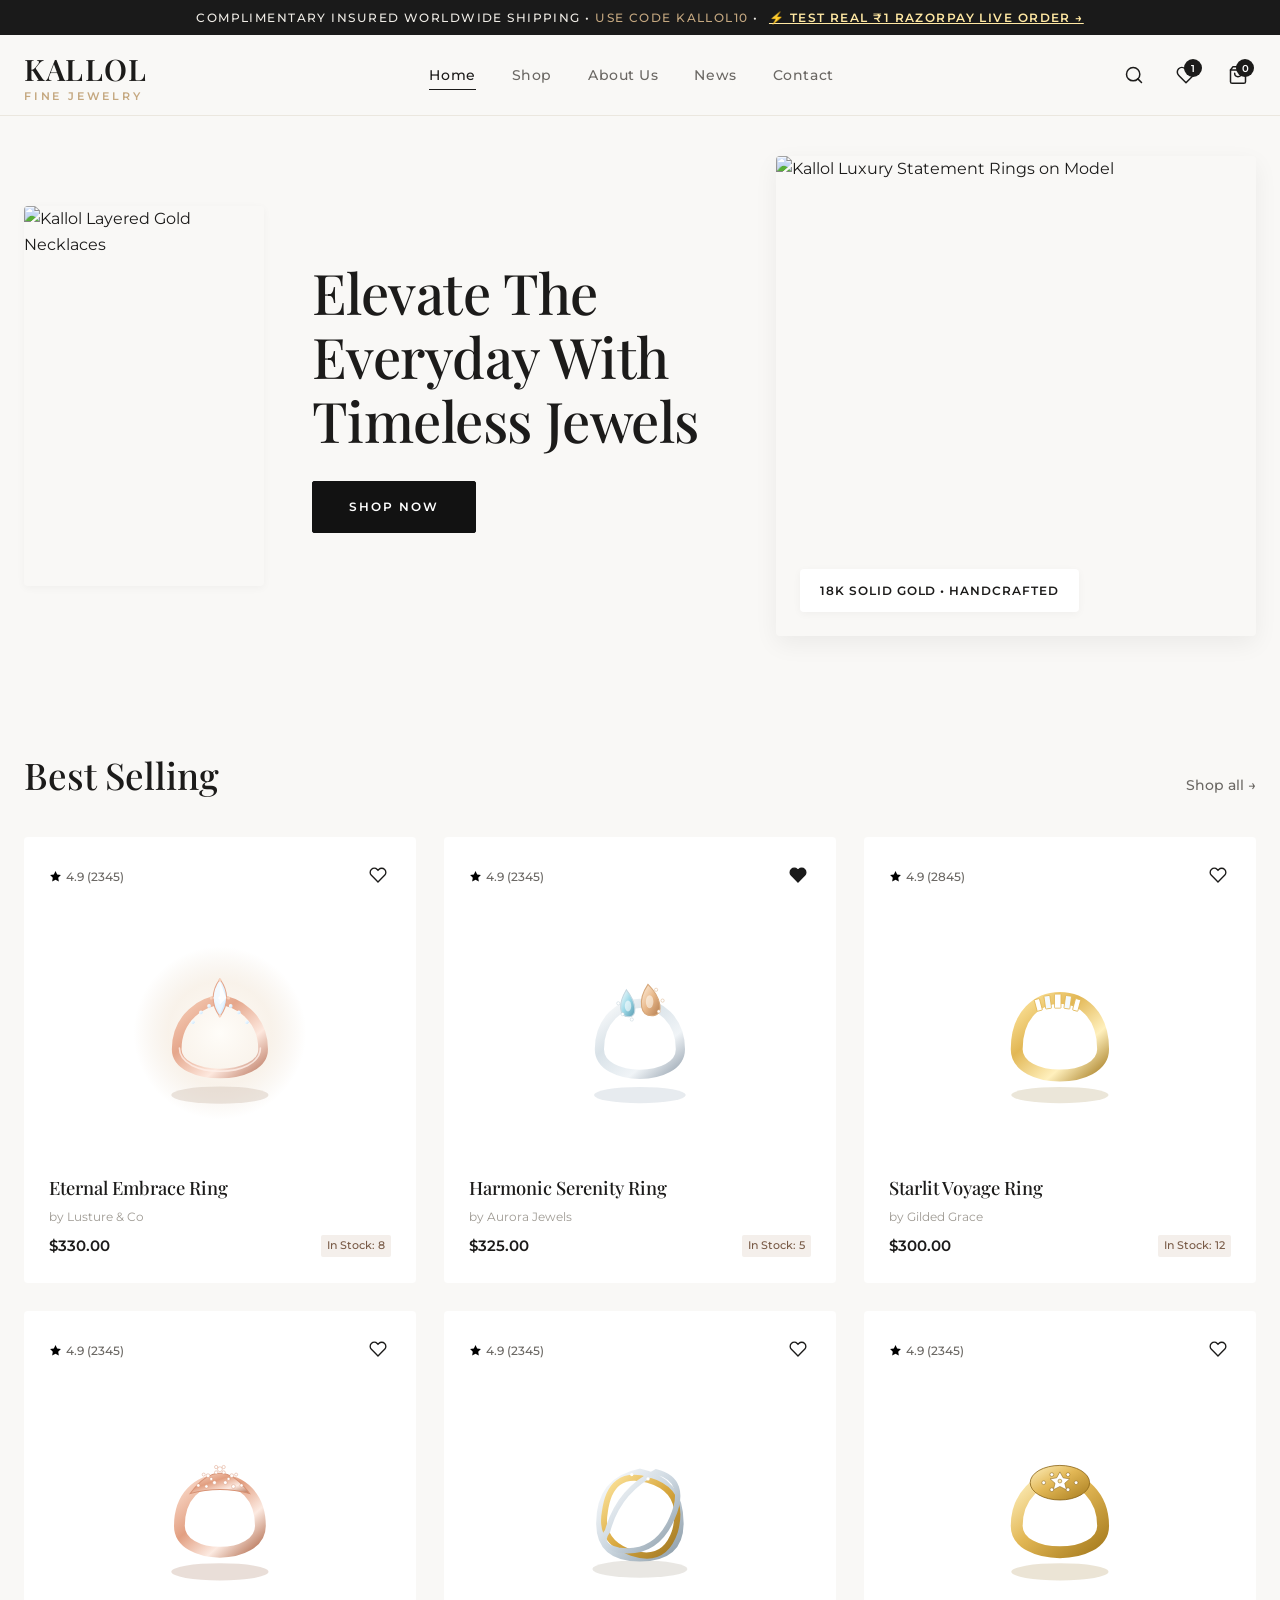
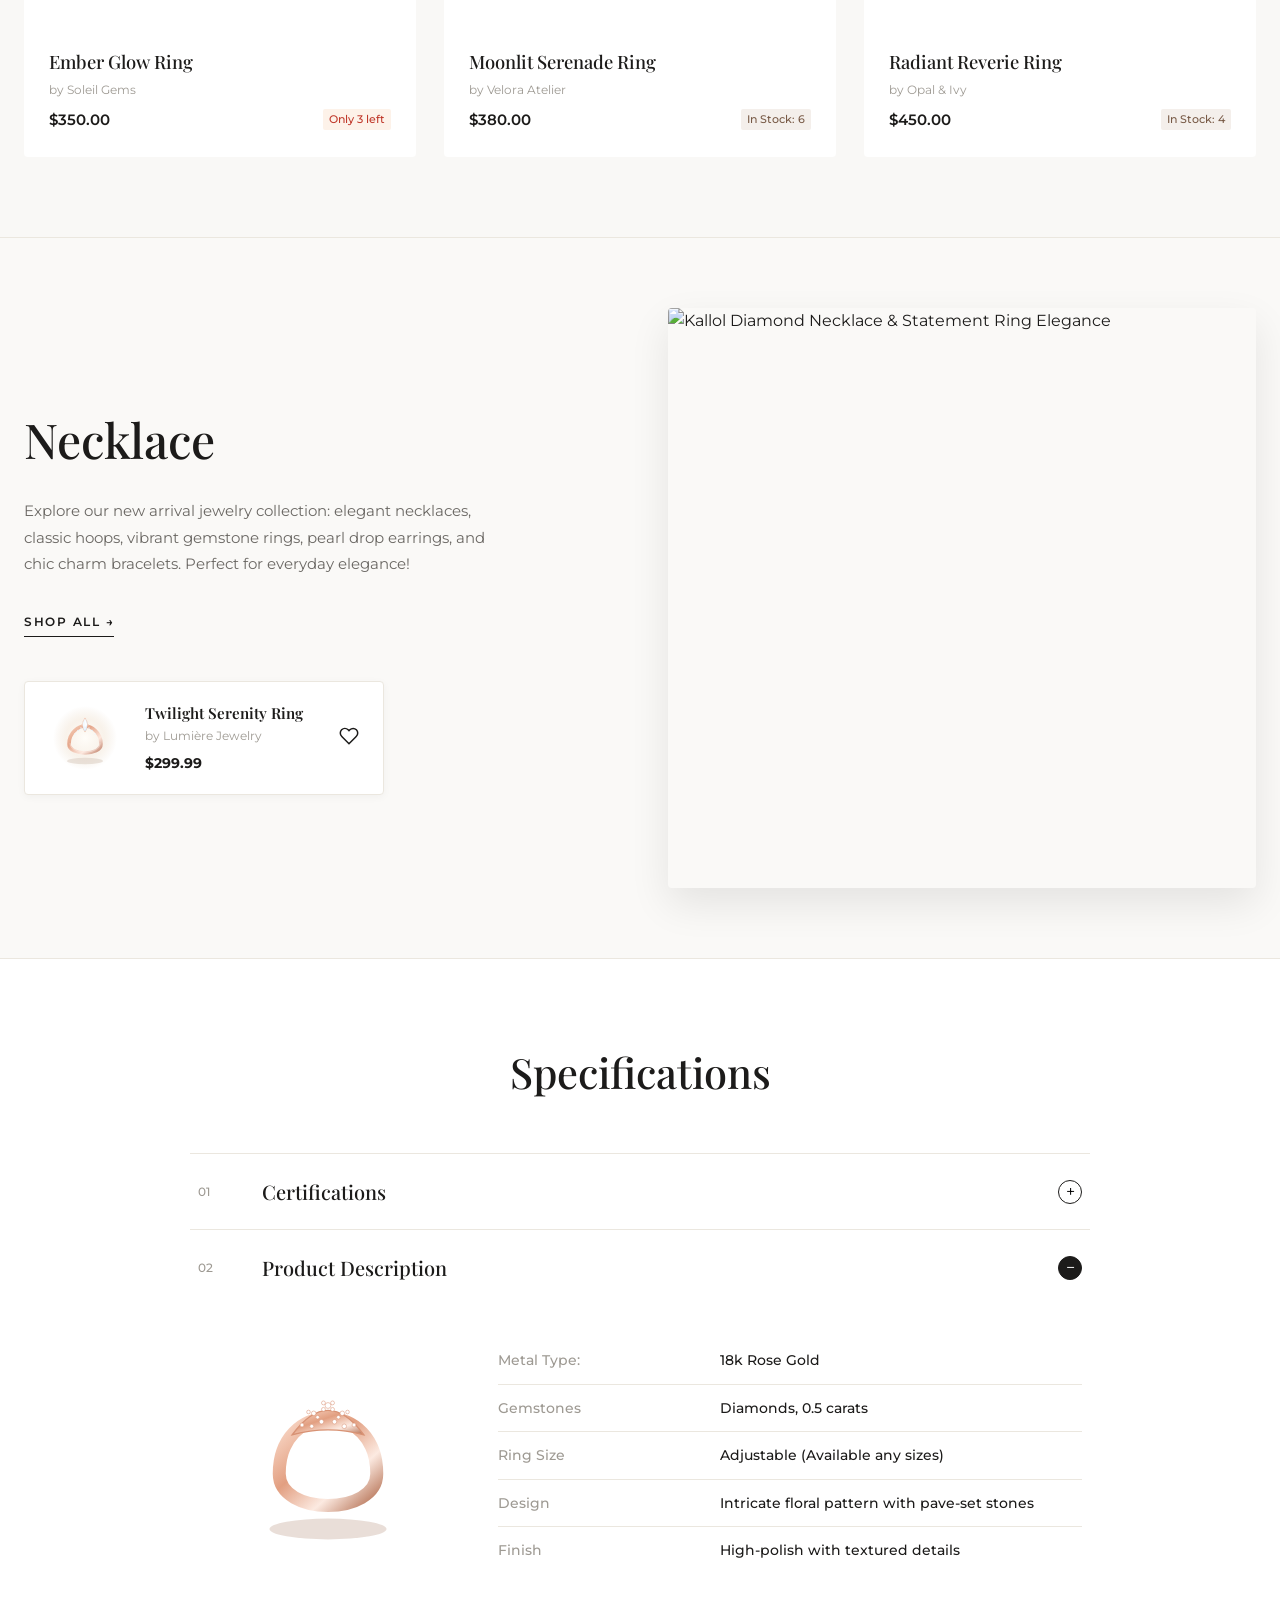
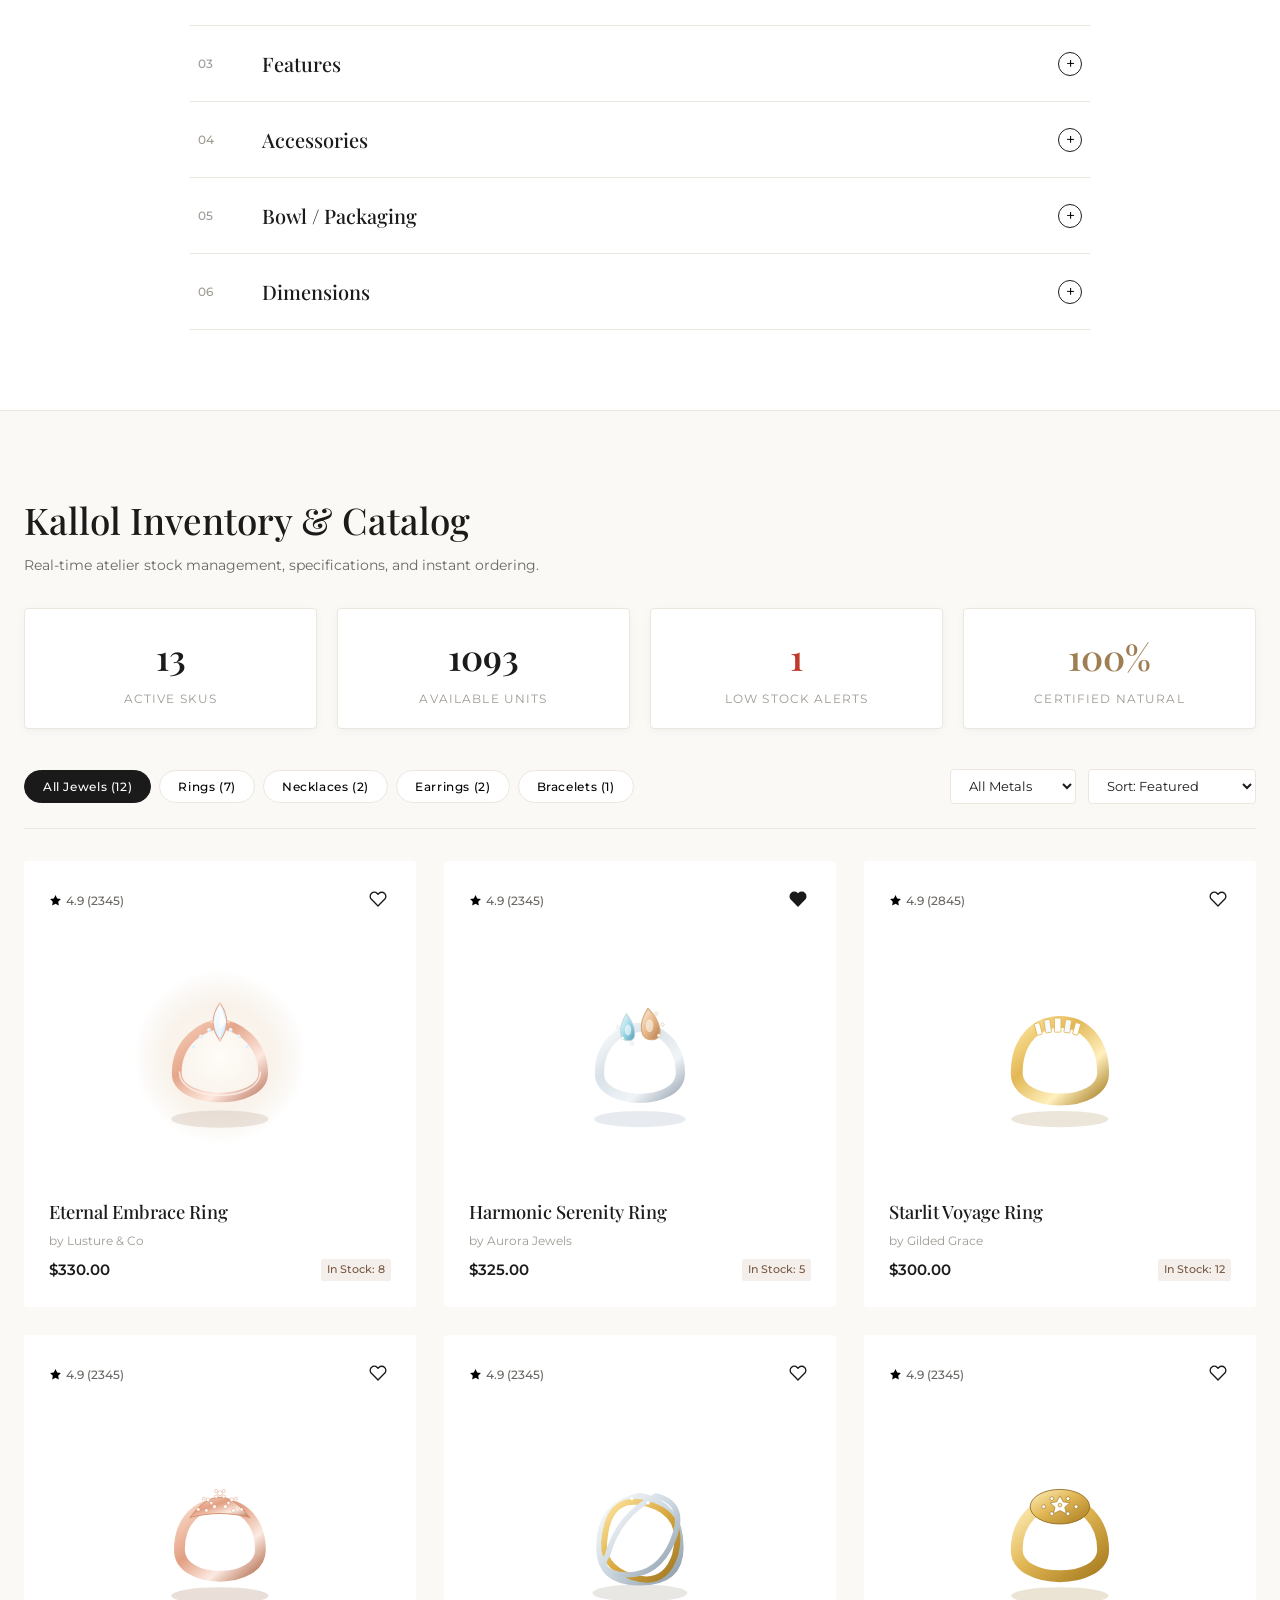
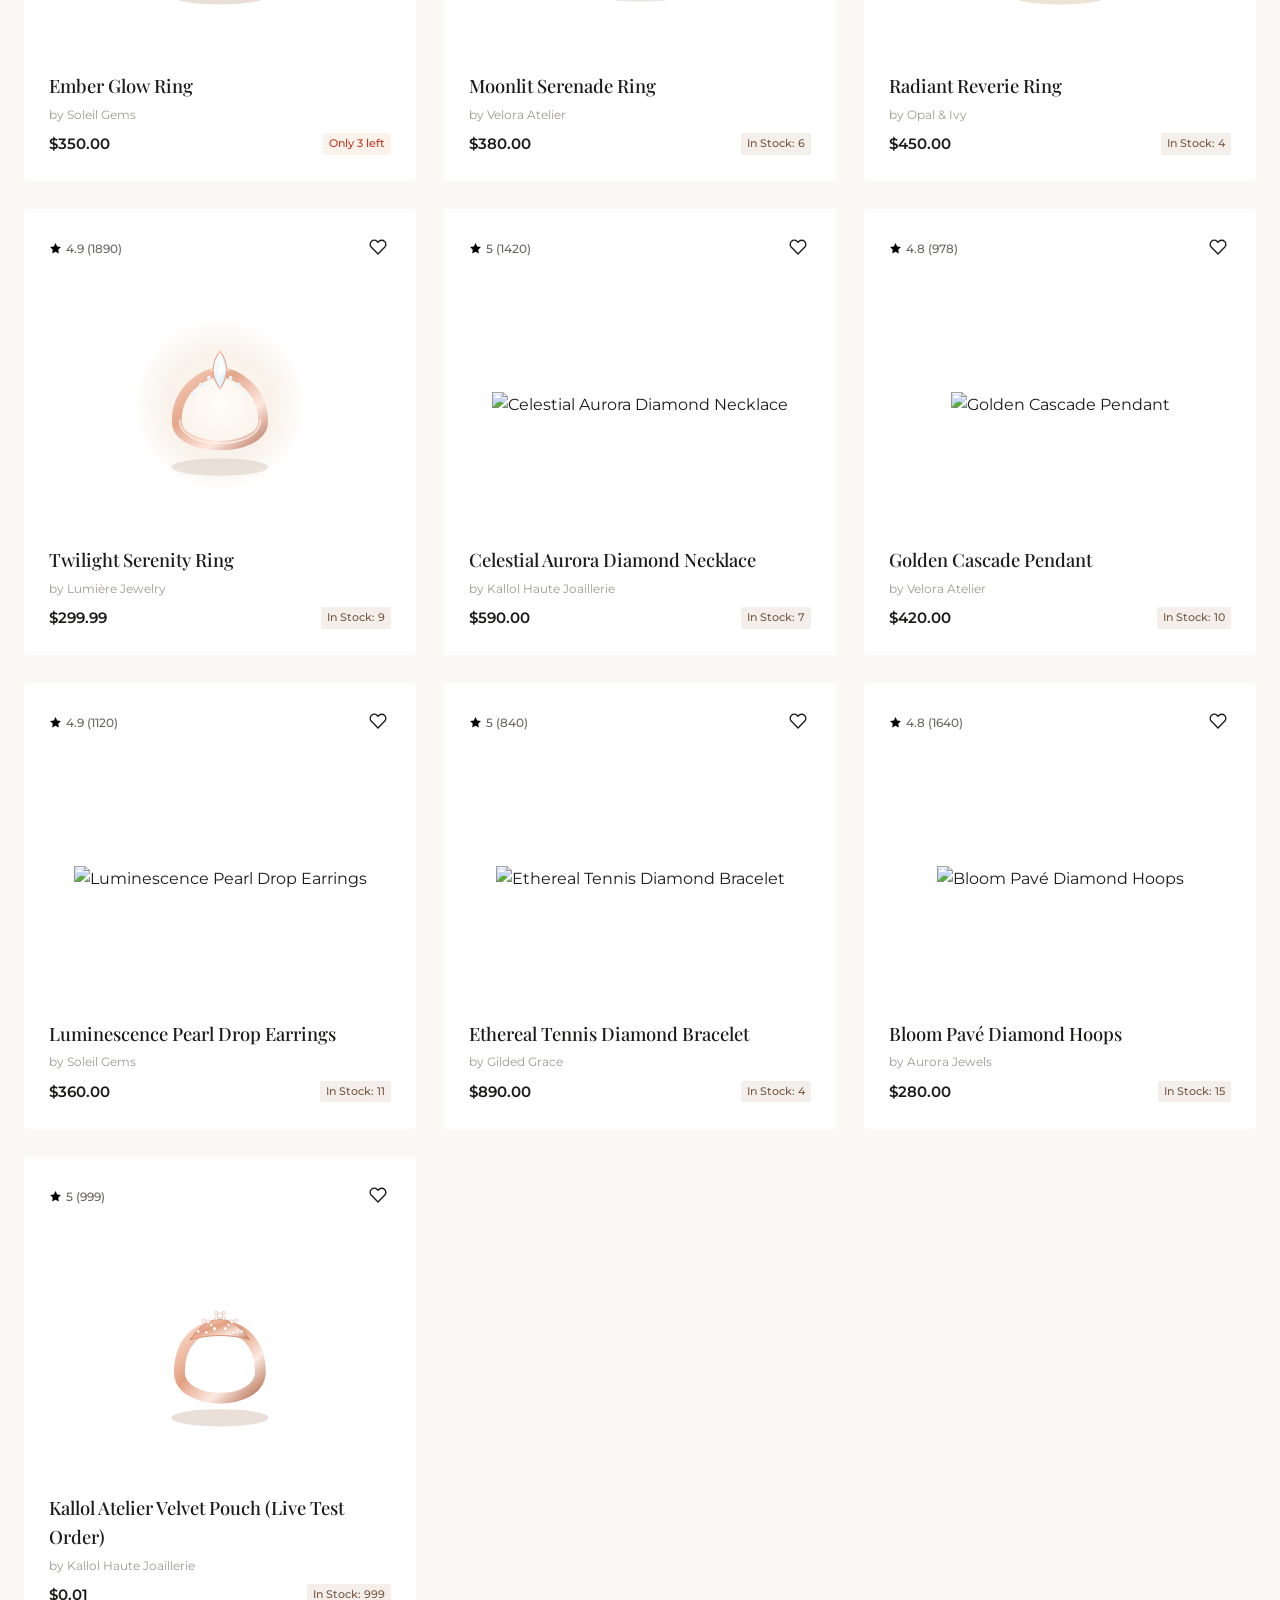
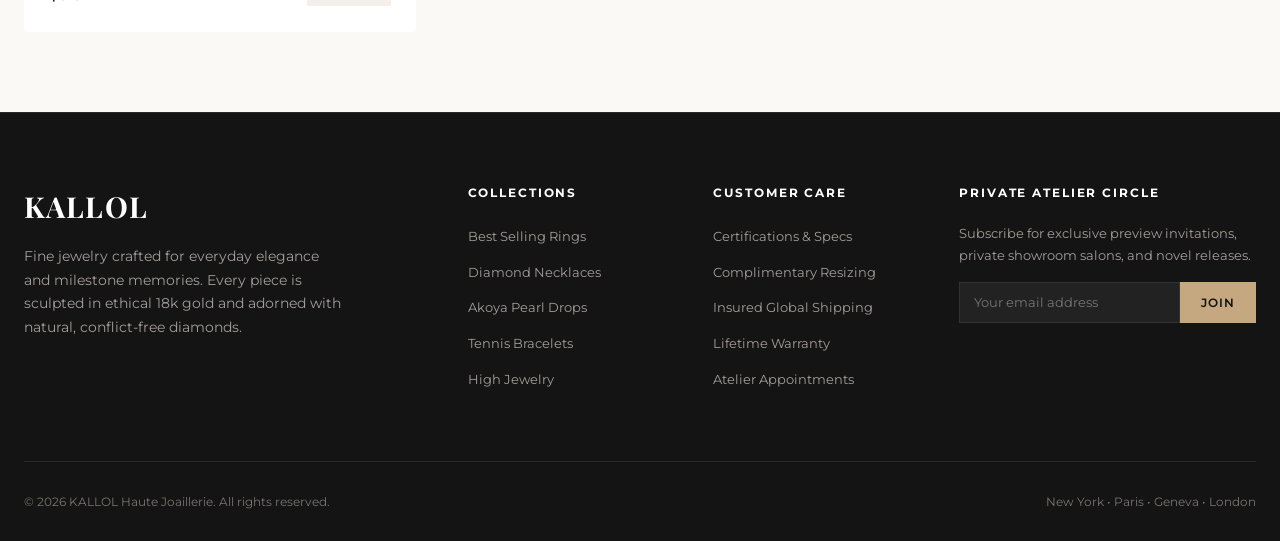
==== index.html @ 584fa7ab "Initial commit: Kallol luxury jewelry multipage website with Razorpay integration" ====
<!DOCTYPE html>
<html lang="en">
<head>
  <meta charset="UTF-8">
  <meta name="viewport" content="width=device-width, initial-scale=1.0">
  <title>KALLOL | Haute Joaillerie & Fine Jewelry</title>
  <meta name="description" content="Elevate the everyday with timeless jewels by Kallol. Explore handcrafted 18k gold rings, necklaces, earrings, and diamonds.">
  <link rel="stylesheet" href="css/style.css">
  <link rel="icon" href="data:image/svg+xml,<svg xmlns='http://www.w3.org/2000/svg' viewBox='0 0 100 100'><text y='.9em' font-size='90'>💎</text></svg>">
</head>
<body>

  <!-- Top Announcement Bar -->
  <div class="top-bar">
    Complimentary Insured Worldwide Shipping &bull; <span>Use code KALLOL10</span> &bull; <a href="checkout.html?buyNowId=kal-test&size=Universal&qty=1" style="color: #FFE8A3; text-decoration: underline; font-weight: 600; margin-left: 6px;">⚡ Test Real ₹1 Razorpay Live Order &rarr;</a>
  </div>

  <!-- Header Navigation -->
  <header class="header">
    <div class="container nav-container">
      <!-- Brand Logo -->
      <a href="#" class="brand-logo">
        KALLOL
        <span>Fine Jewelry</span>
      </a>

      <!-- Navigation Links -->
      <nav>
        <ul class="nav-links">
          <li><a href="index.html" class="active">Home</a></li>
          <li><a href="shop.html">Shop</a></li>
          <li><a href="about.html">About Us</a></li>
          <li><a href="news.html">News</a></li>
          <li><a href="contact.html">Contact</a></li>
        </ul>
      </nav>

      <!-- Nav Actions (Search, Wishlist, Cart) -->
      <div class="nav-actions">
        <!-- Search Trigger -->
        <button class="icon-btn" id="open-search-btn" title="Search Inventory" aria-label="Search">
          <svg width="20" height="20" viewBox="0 0 24 24" fill="none" stroke="currentColor" stroke-width="1.8" stroke-linecap="round" stroke-linejoin="round">
            <circle cx="11" cy="11" r="8"></circle>
            <line x1="21" y1="21" x2="16.65" y2="16.65"></line>
          </svg>
        </button>

        <!-- Wishlist Trigger -->
        <button class="icon-btn" id="open-wishlist-btn" title="Saved Jewels" aria-label="Wishlist">
          <svg width="20" height="20" viewBox="0 0 24 24" fill="none" stroke="currentColor" stroke-width="1.8" stroke-linecap="round" stroke-linejoin="round">
            <path d="M20.84 4.61a5.5 5.5 0 0 0-7.78 0L12 5.67l-1.06-1.06a5.5 5.5 0 0 0-7.78 7.78l1.06 1.06L12 21.23l7.78-7.78 1.06-1.06a5.5 5.5 0 0 0 0-7.78z"></path>
          </svg>
          <span class="badge-count" id="wishlist-badge">1</span>
        </button>

        <!-- Cart Trigger -->
        <button class="icon-btn" id="open-cart-btn" title="Shopping Bag" aria-label="Shopping Bag">
          <svg width="20" height="20" viewBox="0 0 24 24" fill="none" stroke="currentColor" stroke-width="1.8" stroke-linecap="round" stroke-linejoin="round">
            <path d="M6 2L3 6v14a2 2 0 0 0 2 2h14a2 2 0 0 0 2-2V6l-3-4z"></path>
            <line x1="3" y1="6" x2="21" y2="6"></line>
            <path d="M16 10a4 4 0 0 1-8 0"></path>
          </svg>
          <span class="badge-count" id="cart-badge">0</span>
        </button>

        <!-- Mobile Menu Trigger -->
        <button class="icon-btn mobile-menu-btn" id="mobile-toggle" aria-label="Toggle Menu">
          <svg width="22" height="22" viewBox="0 0 24 24" fill="none" stroke="currentColor" stroke-width="2">
            <line x1="3" y1="12" x2="21" y2="12"></line>
            <line x1="3" y1="6" x2="21" y2="6"></line>
            <line x1="3" y1="18" x2="21" y2="18"></line>
          </svg>
        </button>
      </div>
    </div>
  </header>

  <!-- ========================================================
       HERO SECTION - Strictly modeled after template
       ======================================================== -->
  <section class="hero-section">
    <div class="container">
      <div class="hero-grid">
        <!-- Left Thumbnail Column -->
        <div class="hero-thumb-col">
          <img src="https://images.unsplash.com/photo-1599643478518-a784e5dc4c8f?auto=format&fit=crop&w=600&q=80" 
               alt="Kallol Layered Gold Necklaces" 
               loading="lazy">
        </div>

        <!-- Center Typography & Call to Action -->
        <div class="hero-content">
          <h1 class="hero-title serif">
            Elevate The Everyday With Timeless Jewels
          </h1>
          <a href="#shop" class="hero-btn">SHOP NOW</a>
        </div>

        <!-- Right Model Photography Column -->
        <div class="hero-model-col">
          <img src="https://images.unsplash.com/photo-1605100804763-247f67b3557e?auto=format&fit=crop&w=1000&q=80" 
               alt="Kallol Luxury Statement Rings on Model" 
               loading="lazy">
          <div class="hero-floating-badge">
            18k Solid Gold &bull; Handcrafted
          </div>
        </div>
      </div>
    </div>
  </section>

  <!-- ========================================================
       BEST SELLING SECTION - Strictly modeled after template
       ======================================================== -->
  <section class="products-section" id="shop">
    <div class="container">
      <div class="section-header">
        <h2 class="section-title serif">Best Selling</h2>
        <a href="#inventory-hub" class="view-all-link">Shop all &rarr;</a>
      </div>

      <!-- 6 Grid Product Cards -->
      <div class="products-grid" id="best-selling-grid">
        <!-- Rendered dynamically via app.js -->
      </div>
    </div>
  </section>

  <!-- ========================================================
       EDITORIAL SPOTLIGHT SECTION ("Necklace" - Template Top Right)
       ======================================================== -->
  <section class="editorial-showcase-section" id="necklace-showcase">
    <div class="container">
      <div class="showcase-grid">
        <!-- Left Editorial Copy & Featured Card -->
        <div class="necklace-content-col">
          <h2 class="necklace-category-heading serif">Necklace</h2>
          <p class="necklace-editorial-p">
            Explore our new arrival jewelry collection: elegant necklaces, classic hoops, vibrant gemstone rings, pearl drop earrings, and chic charm bracelets. Perfect for everyday elegance!
          </p>
          <a href="#inventory-hub" class="shop-all-arrow-btn">
            SHOP ALL &rarr;
          </a>

          <!-- Featured Mini Card (Twilight Serenity Ring) -->
          <div class="spotlight-mini-card" onclick="window.location.href='product.html?id=kal-007'" style="cursor: pointer;">
            <div class="spotlight-mini-thumb" id="spotlight-thumb-wrap">
              <!-- SVG / Image inserted here -->
            </div>
            <div class="spotlight-mini-details">
              <h4 class="spotlight-mini-title">Twilight Serenity Ring</h4>
              <p class="spotlight-mini-by">by Lumi&egrave;re Jewelry</p>
              <div class="spotlight-mini-price">$299.99</div>
            </div>
            <button class="spotlight-wishlist wishlist-toggle" data-id="kal-007" title="Add to Wishlist" onclick="event.stopPropagation();">
              <svg width="20" height="20" viewBox="0 0 24 24" fill="none" stroke="currentColor" stroke-width="1.8">
                <path d="M20.84 4.61a5.5 5.5 0 0 0-7.78 0L12 5.67l-1.06-1.06a5.5 5.5 0 0 0-7.78 7.78l1.06 1.06L12 21.23l7.78-7.78 1.06-1.06a5.5 5.5 0 0 0 0-7.78z"></path>
              </svg>
            </button>
          </div>
        </div>

        <!-- Right Large Editorial Image -->
        <div class="necklace-image-col">
          <img src="https://images.unsplash.com/photo-1515562141207-7a88fb7ce338?auto=format&fit=crop&w=1200&q=80" 
               alt="Kallol Diamond Necklace & Statement Ring Elegance" 
               loading="lazy">
        </div>
      </div>
    </div>
  </section>

  <!-- ========================================================
       SPECIFICATIONS ACCORDION SECTION (Template Bottom Right)
       ======================================================== -->
  <section class="specifications-section" id="specifications">
    <div class="container">
      <h2 class="spec-title-center serif">Specifications</h2>

      <div class="accordion-container">
        <!-- 01 Certifications -->
        <div class="accordion-item" data-accordion="1">
          <button class="accordion-header">
            <div class="accordion-num-title">
              <span class="acc-num">01</span>
              <span class="acc-title">Certifications</span>
            </div>
            <span class="acc-icon">+</span>
          </button>
          <div class="accordion-body">
            <div class="simple-accordion-content">
              Each Kallol fine jewelry creation comes with an internationally verified Certificate of Authenticity. Our diamonds and gemstones are certified by the Gemological Institute of America (GIA), International Gemological Institute (IGI), or European Gemological Laboratory (EGL), guaranteeing conflict-free origin, certified 4Cs metrics, and pure 18k solid gold assays.
            </div>
          </div>
        </div>

        <!-- 02 Product Description (EXPANDED BY DEFAULT AS IN TEMPLATE) -->
        <div class="accordion-item active" data-accordion="2">
          <button class="accordion-header">
            <div class="accordion-num-title">
              <span class="acc-num">02</span>
              <span class="acc-title">Product Description</span>
            </div>
            <span class="acc-icon">&minus;</span>
          </button>
          <div class="accordion-body">
            <div class="specs-expanded-layout">
              <!-- Left Ring Preview -->
              <div class="specs-preview-col" id="spec-product-img-box" onclick="window.location.href='product.html?id=kal-004'" style="cursor: pointer;" title="Click to View Full Specifications">
                <!-- SVG / Image inserted by app.js -->
              </div>
              <!-- Right Detailed Specs Table -->
              <div class="specs-table-col">
                <table class="specs-table">
                  <tbody>
                    <tr>
                      <td class="spec-key">Metal Type:</td>
                      <td class="spec-val">18k Rose Gold</td>
                    </tr>
                    <tr>
                      <td class="spec-key">Gemstones</td>
                      <td class="spec-val">Diamonds, 0.5 carats</td>
                    </tr>
                    <tr>
                      <td class="spec-key">Ring Size</td>
                      <td class="spec-val">Adjustable (Available any sizes)</td>
                    </tr>
                    <tr>
                      <td class="spec-key">Design</td>
                      <td class="spec-val">Intricate floral pattern with pave-set stones</td>
                    </tr>
                    <tr>
                      <td class="spec-key">Finish</td>
                      <td class="spec-val">High-polish with textured details</td>
                    </tr>
                  </tbody>
                </table>
              </div>
            </div>
          </div>
        </div>

        <!-- 03 Features -->
        <div class="accordion-item" data-accordion="3">
          <button class="accordion-header">
            <div class="accordion-num-title">
              <span class="acc-num">03</span>
              <span class="acc-title">Features</span>
            </div>
            <span class="acc-icon">+</span>
          </button>
          <div class="accordion-body">
            <div class="simple-accordion-content">
              &bull; Ergonomically curved comfort-fit inner shank designed for continuous everyday wear.<br>
              &bull; Four-prong micro-pave crown providing maximum light refraction and diamond brilliance.<br>
              &bull; Hypoallergenic, nickel-free 18k gold formulation safe for sensitive skin.<br>
              &bull; Hand-set by master goldsmiths with over 20 years of bespoke atelier experience.
            </div>
          </div>
        </div>

        <!-- 04 Accessories -->
        <div class="accordion-item" data-accordion="4">
          <button class="accordion-header">
            <div class="accordion-num-title">
              <span class="acc-num">04</span>
              <span class="acc-title">Accessories</span>
            </div>
            <span class="acc-icon">+</span>
          </button>
          <div class="accordion-body">
            <div class="simple-accordion-content">
              Includes an ultra-fine microfiber jewelry polishing cloth, a precision ring sizer tool, a protective velvet travel pouch, and an embossed authenticity registry card with QR verification.
            </div>
          </div>
        </div>

        <!-- 05 Bowl / Packaging -->
        <div class="accordion-item" data-accordion="5">
          <button class="accordion-header">
            <div class="accordion-num-title">
              <span class="acc-num">05</span>
              <span class="acc-title">Bowl / Packaging</span>
            </div>
            <span class="acc-icon">+</span>
          </button>
          <div class="accordion-body">
            <div class="simple-accordion-content">
              Packaged in Kallol's signature emerald & gold lacquered jewel box, nestled in bespoke crushed cream velvet. Includes luxury wax-sealed ribbon gifting packaging suitable for proposals and milestone anniversaries.
            </div>
          </div>
        </div>

        <!-- 06 Dimensions -->
        <div class="accordion-item" data-accordion="6">
          <button class="accordion-header">
            <div class="accordion-num-title">
              <span class="acc-num">06</span>
              <span class="acc-title">Dimensions</span>
            </div>
            <span class="acc-icon">+</span>
          </button>
          <div class="accordion-body">
            <div class="simple-accordion-content">
              Crown Width: 14mm &bull; Band Taper: 2.5mm to 1.8mm &bull; Weight: 4.8 grams &bull; Center Stone Height: 4.2mm.
            </div>
          </div>
        </div>
      </div>
    </div>
  </section>

  <!-- ========================================================
       LIVE INVENTORY HUB & FULL CATALOG
       ======================================================== -->
  <section class="inventory-hub-section" id="inventory-hub">
    <div class="container">
      <div class="section-header">
        <div>
          <h2 class="section-title serif">Kallol Inventory & Catalog</h2>
          <p style="font-size: 0.88rem; color: var(--text-secondary); margin-top: 4px;">
            Real-time atelier stock management, specifications, and instant ordering.
          </p>
        </div>
      </div>

      <!-- Inventory Metrics Bar -->
      <div class="inventory-stats-bar">
        <div class="stat-box">
          <div class="stat-num" id="total-skus">12</div>
          <div class="stat-label">Active SKUs</div>
        </div>
        <div class="stat-box">
          <div class="stat-num" id="total-units">84</div>
          <div class="stat-label">Available Units</div>
        </div>
        <div class="stat-box">
          <div class="stat-num" id="low-stock-count" style="color: #C0392B;">3</div>
          <div class="stat-label">Low Stock Alerts</div>
        </div>
        <div class="stat-box">
          <div class="stat-num" style="color: var(--accent-gold-dark);">100%</div>
          <div class="stat-label">Certified Natural</div>
        </div>
      </div>

      <!-- Inventory Filter & Sort Controls -->
      <div class="inventory-controls">
        <div class="category-pills" id="category-filter-pills">
          <button class="cat-pill active" data-cat="all">All Jewels (12)</button>
          <button class="cat-pill" data-cat="Rings">Rings (7)</button>
          <button class="cat-pill" data-cat="Necklaces">Necklaces (2)</button>
          <button class="cat-pill" data-cat="Earrings">Earrings (2)</button>
          <button class="cat-pill" data-cat="Bracelets">Bracelets (1)</button>
        </div>

        <div class="filter-sort-controls">
          <select id="metal-filter" class="filter-select">
            <option value="all">All Metals</option>
            <option value="Rose Gold">Rose Gold</option>
            <option value="Yellow Gold">Yellow Gold</option>
            <option value="White Gold">White Gold</option>
          </select>

          <select id="sort-select" class="filter-select">
            <option value="featured">Sort: Featured</option>
            <option value="price-low">Price: Low to High</option>
            <option value="price-high">Price: High to Low</option>
            <option value="stock">Stock Available</option>
          </select>
        </div>
      </div>

      <!-- Inventory Grid -->
      <div class="products-grid" id="inventory-grid">
        <!-- Rendered dynamically -->
      </div>
    </div>
  </section>

  <!-- ========================================================
       SLIDE-OUT SHOPPING BAG (CART) DRAWER
       ======================================================== -->
  <div class="drawer-overlay" id="cart-drawer-overlay">
    <div class="drawer-panel" id="cart-drawer">
      <div class="drawer-header">
        <h3 class="drawer-title">Shopping Bag (<span id="cart-drawer-count">0</span>)</h3>
        <button class="drawer-close" id="close-cart-btn" aria-label="Close Bag">&times;</button>
      </div>

      <div class="drawer-body" id="cart-items-container">
        <!-- Populated via JS -->
      </div>

      <div class="drawer-footer" id="cart-drawer-footer">
        <!-- Coupon input -->
        <div class="coupon-row">
          <input type="text" id="coupon-input" class="coupon-input" placeholder="Promo code (e.g. KALLOL10)">
          <button class="coupon-btn" id="apply-coupon-btn">Apply</button>
        </div>

        <div class="drawer-subtotal-row">
          <span>Subtotal</span>
          <span id="cart-subtotal">$0.00</span>
        </div>
        <div class="drawer-subtotal-row" id="discount-row" style="display: none; color: #27AE60;">
          <span>Special Offer (10% Off)</span>
          <span id="cart-discount">-$0.00</span>
        </div>
        <div class="drawer-subtotal-row">
          <span>Insured Express Shipping</span>
          <span style="color: var(--accent-gold-dark); font-weight: 600;">Complimentary</span>
        </div>
        <div class="drawer-subtotal-row total">
          <span>Estimated Total</span>
          <span id="cart-total">$0.00</span>
        </div>

        <button class="checkout-btn" id="checkout-trigger-btn">Proceed to Secure Checkout</button>
      </div>
    </div>
  </div>

  <!-- ========================================================
       SLIDE-OUT WISHLIST DRAWER
       ======================================================== -->
  <div class="drawer-overlay" id="wishlist-drawer-overlay">
    <div class="drawer-panel" id="wishlist-drawer">
      <div class="drawer-header">
        <h3 class="drawer-title">Wishlist (<span id="wishlist-drawer-count">0</span>)</h3>
        <button class="drawer-close" id="close-wishlist-btn" aria-label="Close Wishlist">&times;</button>
      </div>

      <div class="drawer-body" id="wishlist-items-container">
        <!-- Populated via JS -->
      </div>
    </div>
  </div>

  <!-- ========================================================
       PRODUCT DETAIL / QUICK VIEW MODAL
       ======================================================== -->
  <div class="modal-overlay" id="product-modal-overlay">
    <div class="modal-dialog">
      <button class="modal-close-btn" id="close-product-modal" aria-label="Close Modal">&times;</button>
      <div class="modal-grid">
        <div class="modal-gallery" id="modal-gallery-box">
          <!-- Image/SVG rendered -->
        </div>
        <div class="modal-content">
          <div class="modal-vendor" id="modal-vendor">by Lusture & Co</div>
          <h2 class="modal-title serif" id="modal-title">Eternal Embrace Ring</h2>
          <div class="modal-rating-row">
            <span id="modal-rating">&starf; 4.9 (2,345 reviews)</span> &bull; 
            <span id="modal-stock-status" class="stock-tag">In Stock (8 available)</span>
          </div>
          <div class="modal-price" id="modal-price">$330.00</div>
          <p class="modal-desc" id="modal-desc">
            A delicate 18k rose gold band with a brilliant marquise diamond solitaire embracing timeless beauty.
          </p>

          <span class="modal-option-label">Select Ring Size:</span>
          <div class="size-selector" id="modal-size-selector">
            <button class="size-pill active">US 5</button>
            <button class="size-pill">US 6</button>
            <button class="size-pill">US 7</button>
            <button class="size-pill">US 8</button>
            <button class="size-pill">Adjustable</button>
          </div>

          <div class="modal-btn-row">
            <button class="quick-btn" id="modal-add-cart-btn" style="padding: 16px;">
              Add To Shopping Bag
            </button>
            <button class="quick-btn secondary" id="modal-wishlist-toggle" style="flex: 0 0 54px; padding: 16px;">
              &hearts;
            </button>
          </div>
        </div>
      </div>
    </div>
  </div>

  <!-- ========================================================
       LIVE SEARCH MODAL
       ======================================================== -->
  <div class="search-modal" id="search-modal">
    <div style="display: flex; justify-content: flex-end;">
      <button class="icon-btn" id="close-search-btn" style="font-size: 1.8rem;">&times;</button>
    </div>
    <div class="search-inner">
      <div class="search-input-wrap">
        <input type="text" id="live-search-input" placeholder="Search rings, necklaces, 18k gold..." autofocus>
      </div>
      <div class="search-results-grid" id="search-results-box">
        <!-- Live search matches -->
      </div>
    </div>
  </div>

  <!-- ========================================================
       CHECKOUT & ORDER CONFIRMATION MODAL
       ======================================================== -->
  <div class="modal-overlay" id="checkout-modal-overlay">
    <div class="modal-dialog" style="max-width: 620px; padding: 36px;">
      <button class="modal-close-btn" id="close-checkout-modal">&times;</button>
      <div id="checkout-form-content">
        <h3 class="serif" style="font-size: 1.8rem; margin-bottom: 8px;">Order Details & Shipping</h3>
        <p style="font-size: 0.82rem; color: var(--text-secondary); margin-bottom: 24px;">
          Complimentary insured courier delivery with Kallol signature wax seal gift packaging.
        </p>

        <form id="order-submit-form" onsubmit="return false;">
          <div style="display: grid; grid-template-columns: 1fr 1fr; gap: 12px; margin-bottom: 12px;">
            <input type="text" required placeholder="First Name" class="coupon-input" style="text-transform: none;">
            <input type="text" required placeholder="Last Name" class="coupon-input" style="text-transform: none;">
          </div>
          <div style="margin-bottom: 12px;">
            <input type="email" required placeholder="Email Address for GIA Certificate" class="coupon-input" style="text-transform: none;">
          </div>
          <div style="margin-bottom: 12px;">
            <input type="text" required placeholder="Delivery Street Address" class="coupon-input" style="text-transform: none;">
          </div>
          <div style="display: grid; grid-template-columns: 2fr 1fr 1fr; gap: 12px; margin-bottom: 24px;">
            <input type="text" required placeholder="City" class="coupon-input" style="text-transform: none;">
            <input type="text" required placeholder="State / Province" class="coupon-input" style="text-transform: none;">
            <input type="text" required placeholder="Postal Code" class="coupon-input" style="text-transform: none;">
          </div>

          <div style="padding: 16px; background-color: #FAF9F7; border: 1px solid var(--border-light); border-radius: 4px; margin-bottom: 24px;">
            <div style="font-size: 0.85rem; font-weight: 600; margin-bottom: 6px;">Payment Method</div>
            <div style="font-size: 0.8rem; color: var(--text-secondary);">
              &bull; Secure Encrypted Checkout (Visa, Mastercard, Amex, Apple Pay)
            </div>
          </div>

          <button class="checkout-btn" id="confirm-order-btn">Complete Insured Order</button>
        </form>
      </div>

      <!-- Receipt Success View (Hidden by default) -->
      <div id="checkout-success-content" style="display: none; text-align: center; padding: 20px 0;">
        <div style="width: 60px; height: 60px; background-color: #27AE60; color: #FFF; border-radius: 50%; display: flex; align-items: center; justify-content: center; margin: 0 auto 20px; font-size: 1.8rem;">
          &#10003;
        </div>
        <h3 class="serif" style="font-size: 2rem; margin-bottom: 8px;">Order Confirmed</h3>
        <p style="font-size: 0.9rem; color: var(--text-secondary); margin-bottom: 20px;" id="order-confirm-ref">
          Thank you for choosing Kallol Haute Joaillerie. Your reference is #KL-94281.
        </p>
        <p style="font-size: 0.84rem; color: var(--text-muted); line-height: 1.6; max-width: 440px; margin: 0 auto 24px;">
          An insured courier parcel with tracking number and signed GIA laboratory certification will be dispatched within 24 hours.
        </p>
        <button class="hero-btn" id="finish-checkout-btn">Return to Catalog</button>
      </div>
    </div>
  </div>

  <!-- Toast Container -->
  <div class="toast-container" id="toast-container"></div>

  <!-- ========================================================
       FOOTER
       ======================================================== -->
  <footer class="site-footer" id="contact">
    <div class="container">
      <div class="footer-grid">
        <div class="footer-brand">
          <h3 class="serif">KALLOL</h3>
          <p>
            Fine jewelry crafted for everyday elegance and milestone memories. Every piece is sculpted in ethical 18k gold and adorned with natural, conflict-free diamonds.
          </p>
        </div>

        <div class="footer-col">
          <h4>Collections</h4>
          <ul>
            <li><a href="#shop">Best Selling Rings</a></li>
            <li><a href="#necklace-showcase">Diamond Necklaces</a></li>
            <li><a href="#inventory-hub">Akoya Pearl Drops</a></li>
            <li><a href="#inventory-hub">Tennis Bracelets</a></li>
            <li><a href="#inventory-hub">High Jewelry</a></li>
          </ul>
        </div>

        <div class="footer-col">
          <h4>Customer Care</h4>
          <ul>
            <li><a href="#specifications">Certifications & Specs</a></li>
            <li><a href="#contact">Complimentary Resizing</a></li>
            <li><a href="#contact">Insured Global Shipping</a></li>
            <li><a href="#contact">Lifetime Warranty</a></li>
            <li><a href="#contact">Atelier Appointments</a></li>
          </ul>
        </div>

        <div class="footer-col newsletter-box">
          <h4>Private Atelier Circle</h4>
          <p>Subscribe for exclusive preview invitations, private showroom salons, and novel releases.</p>
          <div class="newsletter-form">
            <input type="email" placeholder="Your email address">
            <button type="button">Join</button>
          </div>
        </div>
      </div>

      <div class="footer-bottom">
        <div>&copy; 2026 KALLOL Haute Joaillerie. All rights reserved.</div>
        <div>New York &bull; Paris &bull; Geneva &bull; London</div>
      </div>
    </div>
  </footer>

  <!-- Core App Logic -->
  <script src="js/app.js"></script>
</body>
</html>
---- css/style.css ----
/* 
  Kallol Luxury Jewels - Design System & Stylesheet
  Inspired by haute joaillerie editorial aesthetic & user template
*/

@import url('https://fonts.googleapis.com/css2?family=Cormorant+Garamond:ital,wght@0,300;0,400;0,500;0,600;0,700;1,400&family=Montserrat:wght@300;400;500;600;700&family=Playfair+Display:ital,wght@0,400;0,500;0,600;0,700;1,400&display=swap');

:root {
  --font-serif: 'Playfair Display', 'Cormorant Garamond', Georgia, serif;
  --font-editorial: 'Cormorant Garamond', Georgia, serif;
  --font-sans: 'Montserrat', -apple-system, BlinkMacSystemFont, "Segoe UI", Roboto, sans-serif;
  
  /* Color Palette */
  --bg-primary: #F9F8F6;
  --bg-card: #FFFFFF;
  --bg-secondary: #F3F1EC;
  --bg-dark: #121212;
  --text-primary: #1C1B1A;
  --text-secondary: #6B6864;
  --text-muted: #9E9A93;
  --border-light: #EBE7DF;
  --border-subtle: #E2DDD5;
  --accent-gold: #C5A880;
  --accent-gold-dark: #9F7E54;
  --accent-rose: #E5A68B;
  --badge-bg: #F4EFEB;
  --badge-text: #785A46;
  --shadow-sm: 0 2px 8px rgba(0, 0, 0, 0.04);
  --shadow-md: 0 8px 24px rgba(0, 0, 0, 0.06);
  --shadow-lg: 0 16px 40px rgba(0, 0, 0, 0.09);
  --radius-sm: 4px;
  --radius-md: 8px;
  --radius-lg: 16px;
  --transition: all 0.28s cubic-bezier(0.16, 1, 0.3, 1);
}

*, *::before, *::after {
  box-sizing: border-box;
  margin: 0;
  padding: 0;
}

html {
  scroll-behavior: smooth;
  font-size: 16px;
}

body {
  font-family: var(--font-sans);
  background-color: var(--bg-primary);
  color: var(--text-primary);
  line-height: 1.6;
  -webkit-font-smoothing: antialiased;
  overflow-x: hidden;
}

img {
  max-width: 100%;
  display: block;
}

button, input, select {
  font-family: inherit;
}

a {
  color: inherit;
  text-decoration: none;
}

/* Utilities */
.container {
  max-width: 1280px;
  margin: 0 auto;
  padding: 0 24px;
}

.serif {
  font-family: var(--font-serif);
}

/* Announcement Top Bar */
.top-bar {
  background-color: #1A1A1A;
  color: #EFECE6;
  font-size: 0.75rem;
  letter-spacing: 0.12em;
  text-transform: uppercase;
  padding: 8px 16px;
  text-align: center;
  font-weight: 500;
}

.top-bar span {
  color: var(--accent-gold);
}

/* Header & Navigation */
.header {
  position: sticky;
  top: 0;
  background-color: rgba(249, 248, 246, 0.96);
  backdrop-filter: blur(12px);
  z-index: 100;
  border-bottom: 1px solid var(--border-light);
  transition: var(--transition);
}

.nav-container {
  display: flex;
  align-items: center;
  justify-content: space-between;
  height: 80px;
}

.brand-logo {
  font-family: var(--font-serif);
  font-size: 1.85rem;
  font-weight: 600;
  letter-spacing: 0.04em;
  color: var(--text-primary);
  position: relative;
}

.brand-logo span {
  font-size: 0.7rem;
  display: block;
  font-family: var(--font-sans);
  letter-spacing: 0.25em;
  text-transform: uppercase;
  color: var(--accent-gold);
  margin-top: -4px;
}

.nav-links {
  display: flex;
  align-items: center;
  gap: 36px;
  list-style: none;
}

.nav-links a {
  font-size: 0.88rem;
  font-weight: 500;
  color: var(--text-secondary);
  letter-spacing: 0.04em;
  position: relative;
  transition: var(--transition);
}

.nav-links a:hover,
.nav-links a.active {
  color: var(--text-primary);
}

.nav-links a.active::after {
  content: '';
  position: absolute;
  bottom: -6px;
  left: 0;
  width: 100%;
  height: 1.5px;
  background-color: var(--text-primary);
}

.nav-actions {
  display: flex;
  align-items: center;
  gap: 16px;
}

.icon-btn {
  background: none;
  border: none;
  cursor: pointer;
  padding: 8px;
  display: flex;
  align-items: center;
  justify-content: center;
  color: var(--text-primary);
  position: relative;
  transition: var(--transition);
  border-radius: 50%;
}

.icon-btn:hover {
  background-color: var(--border-light);
  transform: translateY(-1px);
}

.badge-count {
  position: absolute;
  top: 2px;
  right: 2px;
  background-color: var(--text-primary);
  color: #FFF;
  font-size: 0.65rem;
  font-weight: 600;
  width: 18px;
  height: 18px;
  border-radius: 50%;
  display: flex;
  align-items: center;
  justify-content: center;
}

.mobile-menu-btn {
  display: none;
}

/* =========================================
   Hero Section - Matched to Template
   ========================================= */
.hero-section {
  padding: 40px 0 60px;
}

.hero-grid {
  display: grid;
  grid-template-columns: 240px 1fr 480px;
  gap: 32px;
  align-items: center;
}

.hero-thumb-col {
  border-radius: var(--radius-sm);
  overflow: hidden;
  box-shadow: var(--shadow-sm);
}

.hero-thumb-col img {
  width: 100%;
  height: 380px;
  object-fit: cover;
  transition: transform 0.6s ease;
}

.hero-thumb-col:hover img {
  transform: scale(1.04);
}

.hero-content {
  padding: 0 16px;
}

.hero-title {
  font-family: var(--font-serif);
  font-size: 3.5rem;
  line-height: 1.15;
  font-weight: 500;
  letter-spacing: -0.01em;
  color: var(--text-primary);
  margin-bottom: 28px;
}

.hero-btn {
  display: inline-block;
  background-color: #121212;
  color: #FFFFFF;
  font-size: 0.78rem;
  font-weight: 600;
  letter-spacing: 0.16em;
  text-transform: uppercase;
  padding: 15px 36px;
  border-radius: 2px;
  border: 1px solid #121212;
  transition: var(--transition);
  cursor: pointer;
}

.hero-btn:hover {
  background-color: transparent;
  color: #121212;
}

.hero-model-col {
  border-radius: var(--radius-sm);
  overflow: hidden;
  box-shadow: var(--shadow-md);
  position: relative;
}

.hero-model-col img {
  width: 100%;
  height: 480px;
  object-fit: cover;
  transition: transform 0.6s ease;
}

.hero-model-col:hover img {
  transform: scale(1.03);
}

.hero-floating-badge {
  position: absolute;
  bottom: 24px;
  left: 24px;
  background-color: rgba(255, 255, 255, 0.92);
  backdrop-filter: blur(8px);
  padding: 12px 20px;
  border-radius: var(--radius-sm);
  box-shadow: var(--shadow-sm);
  font-size: 0.75rem;
  letter-spacing: 0.08em;
  text-transform: uppercase;
  font-weight: 600;
  color: var(--text-primary);
}

/* =========================================
   Section Common
   ========================================= */
.section-header {
  display: flex;
  align-items: baseline;
  justify-content: space-between;
  margin-bottom: 32px;
}

.section-title {
  font-family: var(--font-serif);
  font-size: 2.3rem;
  font-weight: 500;
  color: var(--text-primary);
}

.view-all-link {
  font-size: 0.85rem;
  font-weight: 500;
  color: var(--text-secondary);
  display: inline-flex;
  align-items: center;
  gap: 6px;
  transition: var(--transition);
}

.view-all-link:hover {
  color: var(--text-primary);
  transform: translateX(4px);
}

/* =========================================
   Best Selling Products Grid - Matched
   ========================================= */
.products-section {
  padding: 50px 0 80px;
}

.products-grid {
  display: grid;
  grid-template-columns: repeat(3, 1fr);
  gap: 28px;
}

.product-card {
  background-color: var(--bg-card);
  border-radius: var(--radius-sm);
  padding: 24px;
  transition: var(--transition);
  position: relative;
  display: flex;
  flex-direction: column;
  border: 1px solid transparent;
}

.product-card:hover {
  border-color: var(--border-light);
  box-shadow: var(--shadow-md);
  transform: translateY(-4px);
}

.card-top {
  display: flex;
  align-items: center;
  justify-content: space-between;
  margin-bottom: 12px;
}

.card-rating {
  display: flex;
  align-items: center;
  gap: 4px;
  font-size: 0.75rem;
  color: var(--text-secondary);
  font-weight: 500;
}

.card-rating svg {
  color: #000000;
  fill: #000000;
}

.wishlist-toggle {
  background: none;
  border: none;
  cursor: pointer;
  padding: 4px;
  color: var(--text-primary);
  transition: var(--transition);
}

.wishlist-toggle:hover {
  transform: scale(1.15);
}

.wishlist-toggle.active svg {
  fill: #1A1A1A;
  stroke: #1A1A1A;
}

.product-img-wrap {
  width: 100%;
  height: 240px;
  display: flex;
  align-items: center;
  justify-content: center;
  margin: 10px 0 20px;
  position: relative;
  overflow: hidden;
  cursor: pointer;
}

.product-img-wrap img {
  max-width: 90%;
  max-height: 90%;
  object-fit: contain;
  transition: transform 0.5s ease;
}

.product-card:hover .product-img-wrap img {
  transform: scale(1.08);
}

.product-img-wrap svg.ring-vector {
  width: 90%;
  height: 90%;
  transition: transform 0.5s ease;
}

.product-card:hover .product-img-wrap svg.ring-vector {
  transform: scale(1.06);
}

.card-actions-hover {
  position: absolute;
  bottom: 10px;
  left: 0;
  width: 100%;
  display: flex;
  gap: 8px;
  padding: 0 12px;
  opacity: 0;
  transform: translateY(10px);
  transition: var(--transition);
}

.product-card:hover .card-actions-hover {
  opacity: 1;
  transform: translateY(0);
}

.quick-btn {
  flex: 1;
  padding: 8px 12px;
  font-size: 0.72rem;
  font-weight: 600;
  letter-spacing: 0.05em;
  text-transform: uppercase;
  border: 1px solid #1A1A1A;
  background-color: #1A1A1A;
  color: #FFF;
  cursor: pointer;
  border-radius: 2px;
  transition: var(--transition);
}

.quick-btn:hover {
  background-color: transparent;
  color: #1A1A1A;
}

.quick-btn.secondary {
  background-color: rgba(255, 255, 255, 0.95);
  color: #1A1A1A;
  border-color: var(--border-subtle);
}

.quick-btn.secondary:hover {
  background-color: #1A1A1A;
  color: #FFF;
}

.product-info {
  margin-top: auto;
}

.product-title {
  font-family: var(--font-serif);
  font-size: 1.15rem;
  font-weight: 500;
  color: var(--text-primary);
  margin-bottom: 4px;
  cursor: pointer;
}

.product-title:hover {
  color: var(--accent-gold-dark);
}

.product-vendor {
  font-size: 0.75rem;
  color: var(--text-muted);
  margin-bottom: 8px;
}

.product-price-row {
  display: flex;
  align-items: center;
  justify-content: space-between;
}

.product-price {
  font-size: 0.95rem;
  font-weight: 600;
  color: var(--text-primary);
}

.stock-tag {
  font-size: 0.68rem;
  padding: 2px 6px;
  background-color: var(--badge-bg);
  color: var(--badge-text);
  border-radius: 2px;
  font-weight: 500;
}

.stock-tag.low {
  background-color: #FDF2E9;
  color: #C0392B;
}

/* =========================================
   Two-Column Editorial Showcase (Right side of template)
   ========================================= */
.editorial-showcase-section {
  padding: 70px 0;
  background-color: #FAF9F7;
  border-top: 1px solid var(--border-light);
  border-bottom: 1px solid var(--border-light);
}

.showcase-grid {
  display: grid;
  grid-template-columns: 1fr 1fr;
  gap: 56px;
  align-items: center;
}

.necklace-content-col {
  padding-right: 20px;
}

.necklace-category-heading {
  font-family: var(--font-serif);
  font-size: 3rem;
  font-weight: 500;
  color: var(--text-primary);
  margin-bottom: 20px;
}

.necklace-editorial-p {
  font-size: 0.92rem;
  line-height: 1.8;
  color: var(--text-secondary);
  margin-bottom: 30px;
  max-width: 480px;
}

.shop-all-arrow-btn {
  display: inline-flex;
  align-items: center;
  gap: 8px;
  font-size: 0.78rem;
  letter-spacing: 0.14em;
  font-weight: 600;
  text-transform: uppercase;
  color: var(--text-primary);
  border-bottom: 1px solid var(--text-primary);
  padding-bottom: 4px;
  margin-bottom: 44px;
  transition: var(--transition);
}

.shop-all-arrow-btn:hover {
  letter-spacing: 0.18em;
  color: var(--accent-gold-dark);
  border-color: var(--accent-gold-dark);
}

/* Featured Mini Card matching template */
.spotlight-mini-card {
  display: flex;
  align-items: center;
  gap: 20px;
  background-color: #FFFFFF;
  border-radius: var(--radius-sm);
  padding: 16px 20px;
  border: 1px solid var(--border-light);
  box-shadow: var(--shadow-sm);
  max-width: 360px;
  position: relative;
}

.spotlight-mini-thumb {
  width: 80px;
  height: 80px;
  object-fit: contain;
  flex-shrink: 0;
}

.spotlight-mini-details {
  flex: 1;
}

.spotlight-mini-title {
  font-family: var(--font-serif);
  font-size: 0.95rem;
  font-weight: 600;
  margin-bottom: 2px;
}

.spotlight-mini-by {
  font-size: 0.72rem;
  color: var(--text-muted);
  margin-bottom: 6px;
}

.spotlight-mini-price {
  font-size: 0.88rem;
  font-weight: 700;
  color: var(--text-primary);
}

.spotlight-wishlist {
  background: none;
  border: none;
  cursor: pointer;
  color: var(--text-primary);
}

.necklace-image-col {
  border-radius: var(--radius-sm);
  overflow: hidden;
  box-shadow: var(--shadow-lg);
}

.necklace-image-col img {
  width: 100%;
  height: 580px;
  object-fit: cover;
  transition: transform 0.6s ease;
}

.necklace-image-col:hover img {
  transform: scale(1.02);
}

/* =========================================
   Interactive Specifications Accordion Section (Template bottom right)
   ========================================= */
.specifications-section {
  padding: 80px 0;
  background-color: #FFFFFF;
}

.spec-title-center {
  font-family: var(--font-serif);
  font-size: 2.6rem;
  font-weight: 500;
  text-align: center;
  margin-bottom: 48px;
}

.accordion-container {
  max-width: 900px;
  margin: 0 auto;
  border-top: 1px solid var(--border-light);
}

.accordion-item {
  border-bottom: 1px solid var(--border-light);
}

.accordion-header {
  width: 100%;
  display: flex;
  align-items: center;
  justify-content: space-between;
  padding: 24px 8px;
  background: none;
  border: none;
  cursor: pointer;
  text-align: left;
  transition: var(--transition);
}

.accordion-header:hover {
  background-color: #FAF9F7;
}

.accordion-num-title {
  display: flex;
  align-items: center;
  gap: 40px;
}

.acc-num {
  font-size: 0.78rem;
  color: var(--text-muted);
  font-weight: 500;
  width: 24px;
}

.acc-title {
  font-family: var(--font-serif);
  font-size: 1.25rem;
  font-weight: 500;
  color: var(--text-primary);
}

.acc-icon {
  width: 24px;
  height: 24px;
  border-radius: 50%;
  border: 1px solid var(--text-primary);
  display: flex;
  align-items: center;
  justify-content: center;
  font-size: 1rem;
  font-weight: 400;
  line-height: 1;
  transition: var(--transition);
}

.accordion-item.active .acc-icon {
  background-color: var(--text-primary);
  color: #FFF;
}

.accordion-body {
  max-height: 0;
  overflow: hidden;
  transition: max-height 0.35s ease;
  padding: 0 8px;
}

.accordion-item.active .accordion-body {
  max-height: 600px;
  padding: 16px 8px 36px;
}

.specs-expanded-layout {
  display: grid;
  grid-template-columns: 260px 1fr;
  gap: 40px;
  align-items: center;
}

.specs-preview-img {
  width: 100%;
  max-width: 240px;
  height: auto;
  margin: 0 auto;
  display: block;
  filter: drop-shadow(0 12px 18px rgba(0,0,0,0.08));
}

.specs-table {
  width: 100%;
  border-collapse: collapse;
}

.specs-table tr {
  border-bottom: 1px solid var(--border-light);
}

.specs-table tr:last-child {
  border-bottom: none;
}

.specs-table td {
  padding: 12px 0;
  font-size: 0.88rem;
}

.specs-table td.spec-key {
  color: var(--text-muted);
  font-weight: 500;
  width: 38%;
}

.specs-table td.spec-val {
  color: var(--text-primary);
  font-weight: 500;
}

.simple-accordion-content {
  font-size: 0.92rem;
  color: var(--text-secondary);
  line-height: 1.8;
  padding: 10px 0;
}

/* =========================================
   Live Inventory & Full Catalog Section
   ========================================= */
.inventory-hub-section {
  padding: 80px 0;
  background-color: #FAF9F6;
  border-top: 1px solid var(--border-light);
}

.inventory-stats-bar {
  display: grid;
  grid-template-columns: repeat(4, 1fr);
  gap: 20px;
  margin-bottom: 40px;
}

.stat-box {
  background-color: #FFFFFF;
  border: 1px solid var(--border-light);
  border-radius: var(--radius-sm);
  padding: 20px;
  text-align: center;
  box-shadow: var(--shadow-sm);
}

.stat-num {
  font-family: var(--font-serif);
  font-size: 2.2rem;
  font-weight: 600;
  color: var(--text-primary);
}

.stat-label {
  font-size: 0.72rem;
  text-transform: uppercase;
  letter-spacing: 0.1em;
  color: var(--text-muted);
  margin-top: 4px;
}

.inventory-controls {
  display: flex;
  flex-wrap: wrap;
  align-items: center;
  justify-content: space-between;
  gap: 16px;
  margin-bottom: 32px;
  padding-bottom: 24px;
  border-bottom: 1px solid var(--border-light);
}

.category-pills {
  display: flex;
  flex-wrap: wrap;
  gap: 8px;
}

.cat-pill {
  background-color: #FFFFFF;
  border: 1px solid var(--border-light);
  padding: 8px 18px;
  font-size: 0.78rem;
  letter-spacing: 0.05em;
  font-weight: 500;
  cursor: pointer;
  border-radius: 20px;
  transition: var(--transition);
}

.cat-pill:hover,
.cat-pill.active {
  background-color: #1A1A1A;
  color: #FFFFFF;
  border-color: #1A1A1A;
}

.filter-sort-controls {
  display: flex;
  align-items: center;
  gap: 12px;
}

.filter-select {
  padding: 8px 14px;
  border: 1px solid var(--border-light);
  background-color: #FFFFFF;
  font-size: 0.8rem;
  border-radius: 4px;
  color: var(--text-primary);
  outline: none;
  cursor: pointer;
}

/* =========================================
   Slide-out Drawers (Cart & Wishlist)
   ========================================= */
.drawer-overlay {
  position: fixed;
  inset: 0;
  background-color: rgba(0, 0, 0, 0.45);
  backdrop-filter: blur(4px);
  z-index: 200;
  opacity: 0;
  visibility: hidden;
  transition: var(--transition);
}

.drawer-overlay.open {
  opacity: 1;
  visibility: visible;
}

.drawer-panel {
  position: fixed;
  top: 0;
  right: -480px;
  width: 100%;
  max-width: 440px;
  height: 100%;
  background-color: #FFFFFF;
  z-index: 210;
  display: flex;
  flex-direction: column;
  transition: transform 0.35s cubic-bezier(0.16, 1, 0.3, 1);
  box-shadow: -10px 0 30px rgba(0,0,0,0.12);
}

.drawer-overlay.open .drawer-panel {
  transform: translateX(-480px);
}

.drawer-header {
  padding: 24px;
  border-bottom: 1px solid var(--border-light);
  display: flex;
  align-items: center;
  justify-content: space-between;
}

.drawer-title {
  font-family: var(--font-serif);
  font-size: 1.4rem;
  font-weight: 500;
}

.drawer-close {
  background: none;
  border: none;
  cursor: pointer;
  padding: 6px;
  color: var(--text-primary);
  font-size: 1.2rem;
}

.drawer-body {
  flex: 1;
  overflow-y: auto;
  padding: 24px;
}

.drawer-empty-state {
  text-align: center;
  padding: 60px 20px;
  color: var(--text-muted);
}

.drawer-empty-state svg {
  margin-bottom: 16px;
  color: var(--border-subtle);
}

.drawer-empty-state p {
  font-size: 0.9rem;
  margin-bottom: 20px;
}

.cart-item {
  display: flex;
  gap: 16px;
  padding-bottom: 20px;
  margin-bottom: 20px;
  border-bottom: 1px solid var(--border-light);
}

.cart-item-img {
  width: 72px;
  height: 72px;
  object-fit: contain;
  background-color: #FAF9F7;
  border-radius: 4px;
  padding: 4px;
}

.cart-item-info {
  flex: 1;
}

.cart-item-title {
  font-family: var(--font-serif);
  font-size: 0.95rem;
  font-weight: 500;
  margin-bottom: 2px;
}

.cart-item-meta {
  font-size: 0.72rem;
  color: var(--text-muted);
  margin-bottom: 8px;
}

.cart-item-controls {
  display: flex;
  align-items: center;
  justify-content: space-between;
}

.qty-counter {
  display: flex;
  align-items: center;
  border: 1px solid var(--border-light);
  border-radius: 2px;
}

.qty-btn {
  background: none;
  border: none;
  padding: 4px 8px;
  cursor: pointer;
  font-size: 0.8rem;
  color: var(--text-primary);
}

.qty-val {
  font-size: 0.8rem;
  padding: 0 8px;
  font-weight: 600;
}

.cart-item-price {
  font-weight: 600;
  font-size: 0.9rem;
}

.cart-item-remove {
  background: none;
  border: none;
  color: var(--text-muted);
  cursor: pointer;
  font-size: 0.72rem;
  text-decoration: underline;
  margin-top: 4px;
}

.cart-item-remove:hover {
  color: #C0392B;
}

.drawer-footer {
  padding: 24px;
  border-top: 1px solid var(--border-light);
  background-color: #FAF9F7;
}

.coupon-row {
  display: flex;
  gap: 8px;
  margin-bottom: 16px;
}

.coupon-input {
  flex: 1;
  padding: 10px 14px;
  border: 1px solid var(--border-light);
  background-color: #FFF;
  font-size: 0.8rem;
  outline: none;
  border-radius: 2px;
  text-transform: uppercase;
}

.coupon-btn {
  padding: 10px 16px;
  background-color: #1A1A1A;
  color: #FFF;
  border: none;
  font-size: 0.72rem;
  font-weight: 600;
  letter-spacing: 0.08em;
  cursor: pointer;
  border-radius: 2px;
}

.drawer-subtotal-row {
  display: flex;
  justify-content: space-between;
  margin-bottom: 8px;
  font-size: 0.88rem;
  color: var(--text-secondary);
}

.drawer-subtotal-row.total {
  font-size: 1.15rem;
  font-weight: 700;
  color: var(--text-primary);
  margin-top: 8px;
  padding-top: 8px;
  border-top: 1px dashed var(--border-subtle);
}

.checkout-btn {
  width: 100%;
  padding: 16px;
  background-color: #121212;
  color: #FFF;
  border: 1px solid #121212;
  font-size: 0.8rem;
  font-weight: 600;
  letter-spacing: 0.14em;
  text-transform: uppercase;
  cursor: pointer;
  border-radius: 2px;
  margin-top: 16px;
  transition: var(--transition);
}

.checkout-btn:hover {
  background-color: #333333;
}

/* =========================================
   Product Quick View Modal
   ========================================= */
.modal-overlay {
  position: fixed;
  inset: 0;
  background-color: rgba(0, 0, 0, 0.6);
  backdrop-filter: blur(6px);
  z-index: 300;
  display: flex;
  align-items: center;
  justify-content: center;
  padding: 20px;
  opacity: 0;
  visibility: hidden;
  transition: var(--transition);
}

.modal-overlay.open {
  opacity: 1;
  visibility: visible;
}

.modal-dialog {
  background-color: #FFFFFF;
  width: 100%;
  max-width: 900px;
  max-height: 90vh;
  border-radius: var(--radius-sm);
  overflow-y: auto;
  position: relative;
  box-shadow: var(--shadow-lg);
  transform: translateY(20px);
  transition: transform 0.3s ease;
}

.modal-overlay.open .modal-dialog {
  transform: translateY(0);
}

.modal-close-btn {
  position: absolute;
  top: 18px;
  right: 18px;
  background: #FAF9F7;
  border: none;
  width: 36px;
  height: 36px;
  border-radius: 50%;
  cursor: pointer;
  display: flex;
  align-items: center;
  justify-content: center;
  z-index: 10;
  transition: var(--transition);
}

.modal-close-btn:hover {
  background-color: #1A1A1A;
  color: #FFF;
}

.modal-grid {
  display: grid;
  grid-template-columns: 1fr 1fr;
}

.modal-gallery {
  background-color: #FAF9F7;
  padding: 40px;
  display: flex;
  align-items: center;
  justify-content: center;
  min-height: 420px;
}

.modal-gallery img,
.modal-gallery svg {
  max-width: 85%;
  max-height: 360px;
  object-fit: contain;
}

.modal-content {
  padding: 40px;
  display: flex;
  flex-direction: column;
}

.modal-vendor {
  font-size: 0.75rem;
  letter-spacing: 0.1em;
  text-transform: uppercase;
  color: var(--accent-gold-dark);
  font-weight: 600;
  margin-bottom: 6px;
}

.modal-title {
  font-family: var(--font-serif);
  font-size: 1.8rem;
  font-weight: 500;
  margin-bottom: 10px;
}

.modal-rating-row {
  display: flex;
  align-items: center;
  gap: 12px;
  font-size: 0.78rem;
  color: var(--text-secondary);
  margin-bottom: 16px;
}

.modal-price {
  font-size: 1.4rem;
  font-weight: 600;
  color: var(--text-primary);
  margin-bottom: 16px;
}

.modal-desc {
  font-size: 0.88rem;
  color: var(--text-secondary);
  line-height: 1.7;
  margin-bottom: 24px;
}

.modal-option-label {
  font-size: 0.75rem;
  font-weight: 600;
  letter-spacing: 0.08em;
  text-transform: uppercase;
  margin-bottom: 8px;
  display: block;
}

.size-selector {
  display: flex;
  gap: 8px;
  margin-bottom: 24px;
}

.size-pill {
  padding: 8px 14px;
  border: 1px solid var(--border-light);
  background: #FFF;
  font-size: 0.78rem;
  cursor: pointer;
  border-radius: 2px;
  transition: var(--transition);
}

.size-pill.active {
  background: #1A1A1A;
  color: #FFF;
  border-color: #1A1A1A;
}

.modal-btn-row {
  display: flex;
  gap: 12px;
  margin-top: auto;
}

/* =========================================
   Live Search Modal
   ========================================= */
.search-modal {
  position: fixed;
  inset: 0;
  background-color: rgba(249, 248, 246, 0.98);
  backdrop-filter: blur(12px);
  z-index: 350;
  padding: 40px 24px;
  opacity: 0;
  visibility: hidden;
  transition: var(--transition);
}

.search-modal.open {
  opacity: 1;
  visibility: visible;
}

.search-inner {
  max-width: 800px;
  margin: 40px auto 0;
}

.search-input-wrap {
  position: relative;
  border-bottom: 2px solid var(--text-primary);
  padding-bottom: 12px;
}

.search-input-wrap input {
  width: 100%;
  font-family: var(--font-serif);
  font-size: 2rem;
  background: none;
  border: none;
  outline: none;
  color: var(--text-primary);
}

.search-results-grid {
  margin-top: 36px;
  display: grid;
  grid-template-columns: repeat(3, 1fr);
  gap: 20px;
  max-height: 60vh;
  overflow-y: auto;
}

/* Toast Notifications */
.toast-container {
  position: fixed;
  bottom: 24px;
  right: 24px;
  z-index: 500;
  display: flex;
  flex-direction: column;
  gap: 10px;
}

.toast {
  background-color: #1A1A1A;
  color: #FFF;
  padding: 14px 22px;
  border-radius: 4px;
  font-size: 0.82rem;
  display: flex;
  align-items: center;
  gap: 12px;
  box-shadow: var(--shadow-lg);
  animation: slideInUp 0.3s ease;
}

@keyframes slideInUp {
  from { transform: translateY(20px); opacity: 0; }
  to { transform: translateY(0); opacity: 1; }
}

/* =========================================
   Footer
   ========================================= */
.site-footer {
  background-color: #141414;
  color: #E6E2DC;
  padding: 70px 0 30px;
  border-top: 1px solid #282828;
}

.footer-grid {
  display: grid;
  grid-template-columns: 2fr 1fr 1fr 1.5fr;
  gap: 48px;
  margin-bottom: 60px;
}

.footer-brand h3 {
  font-family: var(--font-serif);
  font-size: 1.8rem;
  letter-spacing: 0.05em;
  color: #FFFFFF;
  margin-bottom: 16px;
}

.footer-brand p {
  font-size: 0.86rem;
  color: #A39F98;
  line-height: 1.7;
  max-width: 320px;
}

.footer-col h4 {
  font-size: 0.78rem;
  letter-spacing: 0.15em;
  text-transform: uppercase;
  color: #FFFFFF;
  margin-bottom: 20px;
}

.footer-col ul {
  list-style: none;
}

.footer-col li {
  margin-bottom: 10px;
}

.footer-col a {
  font-size: 0.84rem;
  color: #A39F98;
  transition: var(--transition);
}

.footer-col a:hover {
  color: #FFFFFF;
}

.newsletter-box p {
  font-size: 0.84rem;
  color: #A39F98;
  margin-bottom: 16px;
}

.newsletter-form {
  display: flex;
}

.newsletter-form input {
  flex: 1;
  padding: 12px 14px;
  background-color: #222222;
  border: 1px solid #333333;
  color: #FFF;
  font-size: 0.8rem;
  outline: none;
}

.newsletter-form button {
  padding: 12px 20px;
  background-color: var(--accent-gold);
  border: 1px solid var(--accent-gold);
  color: #121212;
  font-weight: 600;
  font-size: 0.75rem;
  cursor: pointer;
  letter-spacing: 0.08em;
  text-transform: uppercase;
}

.footer-bottom {
  display: flex;
  align-items: center;
  justify-content: space-between;
  padding-top: 30px;
  border-top: 1px solid #282828;
  font-size: 0.75rem;
  color: #7A7670;
}

/* Responsive Breakpoints */
@media (max-width: 1024px) {
  .hero-grid {
    grid-template-columns: 1fr 1fr;
  }
  .hero-thumb-col {
    display: none;
  }
  .products-grid {
    grid-template-columns: repeat(2, 1fr);
  }
  .showcase-grid {
    grid-template-columns: 1fr;
    gap: 40px;
  }
  .footer-grid {
    grid-template-columns: 1fr 1fr;
  }
}

@media (max-width: 768px) {
  .nav-links {
    display: none;
  }
  .mobile-menu-btn {
    display: block;
  }
  .hero-grid {
    grid-template-columns: 1fr;
  }
  .hero-title {
    font-size: 2.5rem;
  }
  .products-grid {
    grid-template-columns: 1fr;
  }
  .specs-expanded-layout {
    grid-template-columns: 1fr;
  }
  .modal-grid {
    grid-template-columns: 1fr;
  }
  .inventory-stats-bar {
    grid-template-columns: repeat(2, 1fr);
  }
  .footer-grid {
    grid-template-columns: 1fr;
  }
  .footer-bottom {
    flex-direction: column;
    gap: 12px;
    text-align: center;
  }
}


/* ========================================================
   DEDICATED QUICK VIEW / PRODUCT DETAIL PAGE STYLES
   ======================================================== */
.breadcrumb-trail {
  font-size: 0.8rem;
  color: var(--text-muted);
  display: flex;
  align-items: center;
  gap: 8px;
  margin-bottom: 24px;
}

.breadcrumb-trail a {
  color: var(--text-secondary);
  transition: var(--transition);
}

.breadcrumb-trail a:hover {
  color: var(--text-primary);
}

.product-view-layout {
  display: grid;
  grid-template-columns: 1fr 1fr;
  gap: 60px;
  align-items: flex-start;
}

/* Gallery Column */
.product-gallery-column {
  position: sticky;
  top: 100px;
}

.main-image-viewport {
  background-color: #FFFFFF;
  border: 1px solid var(--border-light);
  border-radius: var(--radius-sm);
  padding: 48px;
  display: flex;
  align-items: center;
  justify-content: center;
  min-height: 480px;
  box-shadow: var(--shadow-sm);
  position: relative;
  overflow: hidden;
}

.main-image-viewport img,
.main-image-viewport svg {
  max-width: 90%;
  max-height: 400px;
  object-fit: contain;
  transition: transform 0.4s ease;
}

.main-image-viewport:hover img,
.main-image-viewport:hover svg {
  transform: scale(1.05);
}

.thumbnail-strip {
  display: flex;
  gap: 14px;
  margin-top: 16px;
}

.thumb-item-btn {
  width: 76px;
  height: 76px;
  background-color: #FFFFFF;
  border: 1px solid var(--border-light);
  border-radius: var(--radius-sm);
  padding: 6px;
  cursor: pointer;
  display: flex;
  align-items: center;
  justify-content: center;
  transition: var(--transition);
}

.thumb-item-btn:hover,
.thumb-item-btn.active {
  border-color: var(--text-primary);
  box-shadow: var(--shadow-sm);
}

.thumb-item-btn img,
.thumb-item-btn svg {
  max-width: 100%;
  max-height: 100%;
  object-fit: contain;
}

.gallery-trust-bar {
  display: flex;
  flex-wrap: wrap;
  gap: 16px;
  margin-top: 24px;
  padding-top: 20px;
  border-top: 1px solid var(--border-light);
}

.trust-pill {
  display: flex;
  align-items: center;
  gap: 6px;
  font-size: 0.76rem;
  color: var(--text-secondary);
  font-weight: 500;
}

.trust-icon {
  color: #27AE60;
  font-weight: 700;
}

/* Product Info Column */
.product-details-column {
  padding-left: 10px;
}

.product-meta-header {
  display: flex;
  align-items: center;
  justify-content: space-between;
  margin-bottom: 8px;
}

.product-brand-tag {
  font-size: 0.78rem;
  letter-spacing: 0.12em;
  text-transform: uppercase;
  color: var(--accent-gold-dark);
  font-weight: 600;
}

.product-sku-tag {
  font-size: 0.75rem;
  color: var(--text-muted);
}

.product-hero-title {
  font-size: 2.6rem;
  line-height: 1.2;
  margin-bottom: 12px;
  color: var(--text-primary);
}

.product-ratings-summary {
  display: flex;
  align-items: center;
  gap: 10px;
  font-size: 0.8rem;
  color: var(--text-secondary);
  margin-bottom: 20px;
}

.stars-row {
  color: #1A1A1A;
  letter-spacing: 2px;
}

.bullet-separator {
  color: var(--border-subtle);
}

.stock-status-pill {
  font-size: 0.72rem;
  font-weight: 600;
  padding: 3px 8px;
  border-radius: 2px;
  background-color: #E8F8F5;
  color: #16A085;
}

.stock-status-pill.low {
  background-color: #FDEDEC;
  color: #C0392B;
}

.price-showcase {
  margin-bottom: 20px;
}

.current-price {
  font-size: 2rem;
  font-weight: 600;
  color: var(--text-primary);
  display: block;
}

.tax-note {
  font-size: 0.75rem;
  color: var(--text-muted);
  display: block;
  margin-top: 4px;
}

.product-summary-p {
  font-size: 0.95rem;
  line-height: 1.8;
  color: var(--text-secondary);
  margin-bottom: 28px;
}

.detail-divider {
  border: none;
  border-top: 1px solid var(--border-light);
  margin-bottom: 24px;
}

/* Variant Selectors */
.variant-group {
  margin-bottom: 24px;
}

.variant-label-row {
  display: flex;
  align-items: center;
  justify-content: space-between;
  margin-bottom: 10px;
}

.variant-label {
  font-size: 0.78rem;
  letter-spacing: 0.08em;
  text-transform: uppercase;
  font-weight: 600;
}

.variant-selected-value {
  font-size: 0.8rem;
  color: var(--text-muted);
}

.size-guide-link {
  font-size: 0.74rem;
  color: var(--accent-gold-dark);
  text-decoration: underline;
}

.metal-swatches {
  display: flex;
  gap: 12px;
}

.metal-swatch-btn {
  display: flex;
  align-items: center;
  gap: 8px;
  padding: 8px 14px;
  border: 1px solid var(--border-light);
  background-color: #FFFFFF;
  border-radius: var(--radius-sm);
  cursor: pointer;
  font-size: 0.8rem;
  transition: var(--transition);
}

.metal-swatch-btn:hover,
.metal-swatch-btn.active {
  border-color: var(--text-primary);
  background-color: #FAF9F7;
}

.swatch-color {
  width: 14px;
  height: 14px;
  border-radius: 50%;
  display: inline-block;
  border: 1px solid rgba(0,0,0,0.1);
}

.size-options-grid {
  display: grid;
  grid-template-columns: repeat(6, 1fr);
  gap: 8px;
}

.size-choice-btn {
  padding: 10px 0;
  text-align: center;
  background-color: #FFFFFF;
  border: 1px solid var(--border-light);
  border-radius: 2px;
  font-size: 0.8rem;
  font-weight: 500;
  cursor: pointer;
  transition: var(--transition);
}

.size-choice-btn:hover,
.size-choice-btn.active {
  background-color: #1A1A1A;
  color: #FFFFFF;
  border-color: #1A1A1A;
}

/* Action Buttons */
.action-buttons-wrap {
  display: flex;
  gap: 12px;
  margin-bottom: 12px;
}

.quantity-input-box {
  display: flex;
  align-items: center;
  border: 1px solid var(--border-light);
  background-color: #FFFFFF;
  border-radius: 2px;
  height: 52px;
}

.quantity-input-box .qty-btn {
  background: none;
  border: none;
  width: 38px;
  height: 100%;
  cursor: pointer;
  font-size: 1.1rem;
}

.quantity-input-box .qty-number {
  width: 32px;
  text-align: center;
  font-weight: 600;
  font-size: 0.9rem;
}

.add-to-bag-cta {
  flex: 1;
  padding: 16px 24px;
  font-size: 0.82rem;
  letter-spacing: 0.14em;
  text-transform: uppercase;
  font-weight: 600;
  background-color: #1A1A1A;
  color: #FFFFFF;
  border: 1px solid #1A1A1A;
  cursor: pointer;
  border-radius: 2px;
  transition: var(--transition);
}

.add-to-bag-cta:hover {
  background-color: transparent;
  color: #1A1A1A;
}

.wishlist-btn-large {
  width: 52px;
  height: 52px;
  border: 1px solid var(--border-light);
  background-color: #FFFFFF;
  border-radius: 2px;
  cursor: pointer;
  display: flex;
  align-items: center;
  justify-content: center;
  transition: var(--transition);
  color: var(--text-primary);
}

.wishlist-btn-large:hover {
  border-color: var(--text-primary);
}

.wishlist-btn-large.active svg {
  fill: #1A1A1A;
  stroke: #1A1A1A;
}

.buy-now-cta {
  width: 100%;
  padding: 16px;
  background-color: #FAF9F7;
  color: var(--text-primary);
  border: 1px solid var(--border-subtle);
  font-size: 0.8rem;
  letter-spacing: 0.12em;
  text-transform: uppercase;
  font-weight: 600;
  cursor: pointer;
  border-radius: 2px;
  margin-bottom: 36px;
  transition: var(--transition);
}

.buy-now-cta:hover {
  background-color: #1A1A1A;
  color: #FFFFFF;
  border-color: #1A1A1A;
}

/* Specifications Card on Product Page */
.specs-card {
  background-color: #FFFFFF;
  border: 1px solid var(--border-light);
  border-radius: var(--radius-sm);
  padding: 28px;
  box-shadow: var(--shadow-sm);
}

.specs-card-title {
  font-size: 1.4rem;
  margin-bottom: 18px;
  padding-bottom: 12px;
  border-bottom: 1px solid var(--border-light);
}

/* ========================================================
   DEDICATED CHECKOUT PAGE STYLES
   ======================================================== */
.checkout-header {
  background-color: #FFFFFF;
  border-bottom: 1px solid var(--border-light);
  padding: 20px 0;
}

.checkout-nav {
  display: flex;
  align-items: center;
  justify-content: space-between;
}

.checkout-logo {
  font-family: var(--font-serif);
  font-size: 1.6rem;
  font-weight: 600;
}

.checkout-logo span {
  display: block;
  font-family: var(--font-sans);
  font-size: 0.65rem;
  letter-spacing: 0.2em;
  text-transform: uppercase;
  color: var(--accent-gold-dark);
}

.checkout-security-tag {
  display: flex;
  align-items: center;
  gap: 8px;
  font-size: 0.75rem;
  color: var(--text-secondary);
  font-weight: 500;
}

.return-store-link {
  font-size: 0.8rem;
  color: var(--text-secondary);
  transition: var(--transition);
}

.return-store-link:hover {
  color: var(--text-primary);
}

.checkout-grid {
  display: grid;
  grid-template-columns: 1.35fr 1fr;
  gap: 50px;
  align-items: flex-start;
}

/* Express Checkout */
.express-checkout-card {
  background-color: #FFFFFF;
  border: 1px solid var(--border-light);
  border-radius: var(--radius-sm);
  padding: 24px;
  margin-bottom: 24px;
  text-align: center;
}

.express-title {
  font-size: 0.76rem;
  letter-spacing: 0.12em;
  text-transform: uppercase;
  color: var(--text-muted);
  margin-bottom: 14px;
  font-weight: 600;
}

.express-btn-group {
  display: grid;
  grid-template-columns: repeat(3, 1fr);
  gap: 12px;
}

.express-btn {
  padding: 12px;
  border-radius: 4px;
  font-size: 0.95rem;
  font-weight: 600;
  cursor: pointer;
  border: none;
  transition: var(--transition);
}

.express-btn.apple-pay {
  background-color: #000000;
  color: #FFFFFF;
}

.express-btn.google-pay {
  background-color: #FFFFFF;
  color: #3C4043;
  border: 1px solid #DADCE0;
}

.express-btn.paypal {
  background-color: #FFC439;
  color: #111111;
}

.form-divider {
  display: flex;
  align-items: center;
  text-align: center;
  margin: 28px 0;
  color: var(--text-muted);
  font-size: 0.7rem;
  letter-spacing: 0.14em;
}

.form-divider::before,
.form-divider::after {
  content: '';
  flex: 1;
  border-bottom: 1px solid var(--border-light);
}

.form-divider span {
  padding: 0 16px;
}

/* Step Cards */
.checkout-card {
  background-color: #FFFFFF;
  border: 1px solid var(--border-light);
  border-radius: var(--radius-sm);
  padding: 28px;
  margin-bottom: 24px;
  box-shadow: var(--shadow-sm);
}

.step-header {
  display: flex;
  align-items: center;
  gap: 12px;
  margin-bottom: 6px;
}

.step-num {
  width: 26px;
  height: 26px;
  background-color: #1A1A1A;
  color: #FFFFFF;
  font-size: 0.75rem;
  font-weight: 600;
  border-radius: 50%;
  display: flex;
  align-items: center;
  justify-content: center;
}

.step-title {
  font-family: var(--font-serif);
  font-size: 1.25rem;
  font-weight: 500;
}

.step-subtitle {
  font-size: 0.8rem;
  color: var(--text-muted);
  margin-bottom: 20px;
}

.form-row {
  margin-bottom: 14px;
}

.form-row.two-col {
  display: grid;
  grid-template-columns: 1fr 1fr;
  gap: 14px;
}

.form-row.three-col {
  display: grid;
  grid-template-columns: 2fr 1fr 1fr;
  gap: 14px;
}

.form-field label {
  display: block;
  font-size: 0.74rem;
  font-weight: 600;
  letter-spacing: 0.05em;
  text-transform: uppercase;
  margin-bottom: 6px;
  color: var(--text-secondary);
}

.luxury-input,
.luxury-select,
.luxury-textarea {
  width: 100%;
  padding: 12px 14px;
  background-color: #FFFFFF;
  border: 1px solid var(--border-light);
  border-radius: 2px;
  font-size: 0.85rem;
  color: var(--text-primary);
  outline: none;
  transition: var(--transition);
}

.luxury-input:focus,
.luxury-select:focus,
.luxury-textarea:focus {
  border-color: #1A1A1A;
}

/* Shipping Options */
.shipping-options-list {
  display: flex;
  flex-direction: column;
  gap: 10px;
}

.shipping-option-item {
  display: flex;
  align-items: flex-start;
  gap: 12px;
  padding: 14px;
  border: 1px solid var(--border-light);
  border-radius: 4px;
  cursor: pointer;
  transition: var(--transition);
}

.shipping-option-item.selected {
  border-color: #1A1A1A;
  background-color: #FAF9F7;
}

.shipping-option-info {
  flex: 1;
}

.shipping-title-row {
  display: flex;
  justify-content: space-between;
  font-size: 0.85rem;
  margin-bottom: 4px;
}

.price-free {
  color: var(--accent-gold-dark);
  font-weight: 700;
}

.shipping-desc {
  font-size: 0.74rem;
  color: var(--text-muted);
}

/* Payment Tabs */
.payment-tabs-nav {
  display: flex;
  border-bottom: 1px solid var(--border-light);
  margin-bottom: 20px;
}

.payment-tab {
  padding: 10px 18px;
  background: none;
  border: none;
  border-bottom: 2px solid transparent;
  font-size: 0.8rem;
  font-weight: 600;
  color: var(--text-muted);
  cursor: pointer;
  transition: var(--transition);
}

.payment-tab.active {
  color: #1A1A1A;
  border-bottom-color: #1A1A1A;
}

.place-order-btn {
  width: 100%;
  padding: 20px;
  background-color: #121212;
  color: #FFFFFF;
  border: 1px solid #121212;
  font-size: 0.88rem;
  font-weight: 600;
  letter-spacing: 0.16em;
  text-transform: uppercase;
  cursor: pointer;
  border-radius: 2px;
  transition: var(--transition);
  margin-top: 10px;
}

.place-order-btn:hover {
  background-color: #2E2E2E;
}

.order-guarantee-note {
  text-align: center;
  font-size: 0.74rem;
  color: var(--text-muted);
  margin-top: 14px;
}

/* Order Summary Column */
.summary-sticky-card {
  position: sticky;
  top: 100px;
  background-color: #FFFFFF;
  border: 1px solid var(--border-light);
  border-radius: var(--radius-sm);
  padding: 28px;
  box-shadow: var(--shadow-sm);
}

.summary-card-title {
  font-size: 1.35rem;
  margin-bottom: 20px;
  padding-bottom: 14px;
  border-bottom: 1px solid var(--border-light);
}

.summary-items-list {
  max-height: 280px;
  overflow-y: auto;
  margin-bottom: 20px;
}

.summary-item-row {
  display: flex;
  gap: 14px;
  margin-bottom: 16px;
  padding-bottom: 16px;
  border-bottom: 1px solid var(--border-light);
  align-items: center;
}

.summary-item-img {
  width: 58px;
  height: 58px;
  background-color: #FAF9F7;
  border-radius: 2px;
  padding: 4px;
  object-fit: contain;
  flex-shrink: 0;
}

.summary-item-info {
  flex: 1;
}

.summary-item-title {
  font-family: var(--font-serif);
  font-size: 0.9rem;
  font-weight: 500;
  margin-bottom: 2px;
}

.summary-item-meta {
  font-size: 0.72rem;
  color: var(--text-muted);
}

.summary-item-price {
  font-weight: 600;
  font-size: 0.88rem;
}

.summary-coupon-row {
  display: flex;
  gap: 8px;
  margin-bottom: 20px;
}

.coupon-apply-btn {
  padding: 10px 18px;
  background-color: #1A1A1A;
  color: #FFFFFF;
  border: none;
  font-size: 0.74rem;
  letter-spacing: 0.08em;
  font-weight: 600;
  text-transform: uppercase;
  border-radius: 2px;
  cursor: pointer;
}

.summary-pricing-rows {
  border-top: 1px solid var(--border-light);
  padding-top: 14px;
  margin-bottom: 24px;
}

.pricing-row {
  display: flex;
  justify-content: space-between;
  font-size: 0.85rem;
  color: var(--text-secondary);
  margin-bottom: 10px;
}

.pricing-row.total-row {
  font-size: 1.25rem;
  font-weight: 700;
  color: var(--text-primary);
  margin-top: 14px;
  padding-top: 14px;
  border-top: 1px dashed var(--border-subtle);
}

.summary-assurance-box {
  background-color: #FAF9F7;
  border-radius: 4px;
  padding: 16px;
  display: flex;
  flex-direction: column;
  gap: 12px;
}

.assurance-item {
  display: flex;
  gap: 12px;
  font-size: 0.76rem;
}

.assurance-icon {
  font-size: 1.1rem;
}

.assurance-item strong {
  display: block;
  color: var(--text-primary);
  margin-bottom: 2px;
}

.assurance-item p {
  color: var(--text-muted);
  line-height: 1.4;
}

/* Order Confirmation State */
.order-confirmation-receipt {
  max-width: 760px;
  margin: 0 auto;
}

.receipt-card {
  background-color: #FFFFFF;
  border: 1px solid var(--border-light);
  border-radius: var(--radius-sm);
  padding: 48px;
  text-align: center;
  box-shadow: var(--shadow-md);
}

.receipt-success-badge {
  width: 64px;
  height: 64px;
  background-color: #27AE60;
  color: #FFFFFF;
  border-radius: 50%;
  display: flex;
  align-items: center;
  justify-content: center;
  margin: 0 auto 16px;
  font-size: 2rem;
}

.receipt-mini-brand {
  font-size: 0.72rem;
  letter-spacing: 0.2em;
  text-transform: uppercase;
  color: var(--accent-gold-dark);
  font-weight: 600;
  display: block;
  margin-bottom: 8px;
}

.receipt-title {
  font-size: 2.2rem;
  margin-bottom: 12px;
}

.receipt-subtitle {
  font-size: 0.92rem;
  color: var(--text-secondary);
  line-height: 1.7;
  max-width: 540px;
  margin: 0 auto 32px;
}

.receipt-meta-box {
  display: grid;
  grid-template-columns: repeat(2, 1fr);
  gap: 16px;
  background-color: #FAF9F7;
  border: 1px solid var(--border-light);
  border-radius: 4px;
  padding: 20px;
  text-align: left;
  margin-bottom: 32px;
}

.receipt-meta-item .meta-label {
  display: block;
  font-size: 0.72rem;
  text-transform: uppercase;
  color: var(--text-muted);
  margin-bottom: 4px;
}

.receipt-meta-item .meta-val {
  font-size: 0.95rem;
  color: var(--text-primary);
}

.receipt-items-table {
  text-align: left;
  margin-bottom: 24px;
}

.receipt-total-bar {
  display: flex;
  justify-content: space-between;
  align-items: center;
  padding: 16px 0;
  border-top: 1px solid var(--border-light);
  border-bottom: 1px solid var(--border-light);
  margin-bottom: 32px;
  font-size: 1.15rem;
}

.receipt-actions-row {
  display: flex;
  justify-content: center;
  gap: 16px;
}

/* Responsive Media Queries for Product & Checkout */
@media (max-width: 900px) {
  .product-view-layout,
  .checkout-grid {
    grid-template-columns: 1fr;
  }
  .product-gallery-column,
  .summary-sticky-card {
    position: static;
  }
  .form-row.two-col,
  .form-row.three-col {
    grid-template-columns: 1fr;
  }
  .express-btn-group {
    grid-template-columns: 1fr;
  }
}


/* ========================================================
   MULTIPAGE EXPANSION: SHOP, ABOUT, NEWS, CONTACT STYLES
   ======================================================== */
.shop-hero-banner,
.about-hero-section {
  padding: 60px 0 40px;
  background: linear-gradient(180deg, #F9F8F6 0%, #F4F2EC 100%);
  border-bottom: 1px solid var(--border-light);
  text-align: center;
}

.shop-subheading,
.about-pretitle,
.section-tag {
  font-size: 0.74rem;
  letter-spacing: 0.18em;
  text-transform: uppercase;
  color: var(--accent-gold-dark);
  font-weight: 600;
  display: block;
  margin-bottom: 10px;
}

.shop-hero-title,
.about-title {
  font-size: 2.8rem;
  color: var(--text-primary);
  margin-bottom: 16px;
}

.shop-hero-desc,
.about-lead-p {
  font-size: 0.98rem;
  color: var(--text-secondary);
  max-width: 620px;
  margin: 0 auto;
  line-height: 1.7;
}

.about-story-section {
  padding: 80px 0;
}

.about-grid {
  display: grid;
  grid-template-columns: 1.2fr 1fr;
  gap: 60px;
  align-items: center;
}

.about-img-col img {
  width: 100%;
  height: 480px;
  object-fit: cover;
}

/* Responsive adjustments for new pages */
@media (max-width: 900px) {
  .about-grid,
  .featured-article-card {
    grid-template-columns: 1fr !important;
  }
  .pillars-grid {
    grid-template-columns: 1fr !important;
  }
  .shop-hero-title,
  .about-title {
    font-size: 2.2rem;
  }
}


/* ========================================================
   OFFICIAL RAZORPAY PAYMENT GATEWAY STYLES
   ======================================================== */
.razorpay-banner-box {
  background-color: #F8FAFC;
  border: 1px solid #E2E8F0;
  border-radius: var(--radius-sm);
  padding: 20px;
}

.razorpay-badge-row {
  display: flex;
  align-items: center;
  justify-content: space-between;
  flex-wrap: wrap;
  gap: 12px;
  border-bottom: 1px solid #E2E8F0;
  padding-bottom: 14px;
}

.razorpay-logo-tag {
  display: flex;
  align-items: center;
}

.gateway-icons-strip {
  display: flex;
  flex-wrap: wrap;
  gap: 6px;
}

.pay-chip {
  background-color: #FFFFFF;
  border: 1px solid #CBD5E1;
  padding: 4px 8px;
  font-size: 0.68rem;
  font-weight: 600;
  border-radius: 3px;
  color: #334155;
  letter-spacing: 0.02em;
}

.razorpay-express {
  transition: transform 0.2s ease, box-shadow 0.2s ease;
}

.razorpay-express:hover {
  transform: translateY(-1px);
  box-shadow: 0 4px 12px rgba(12, 35, 64, 0.25);
}
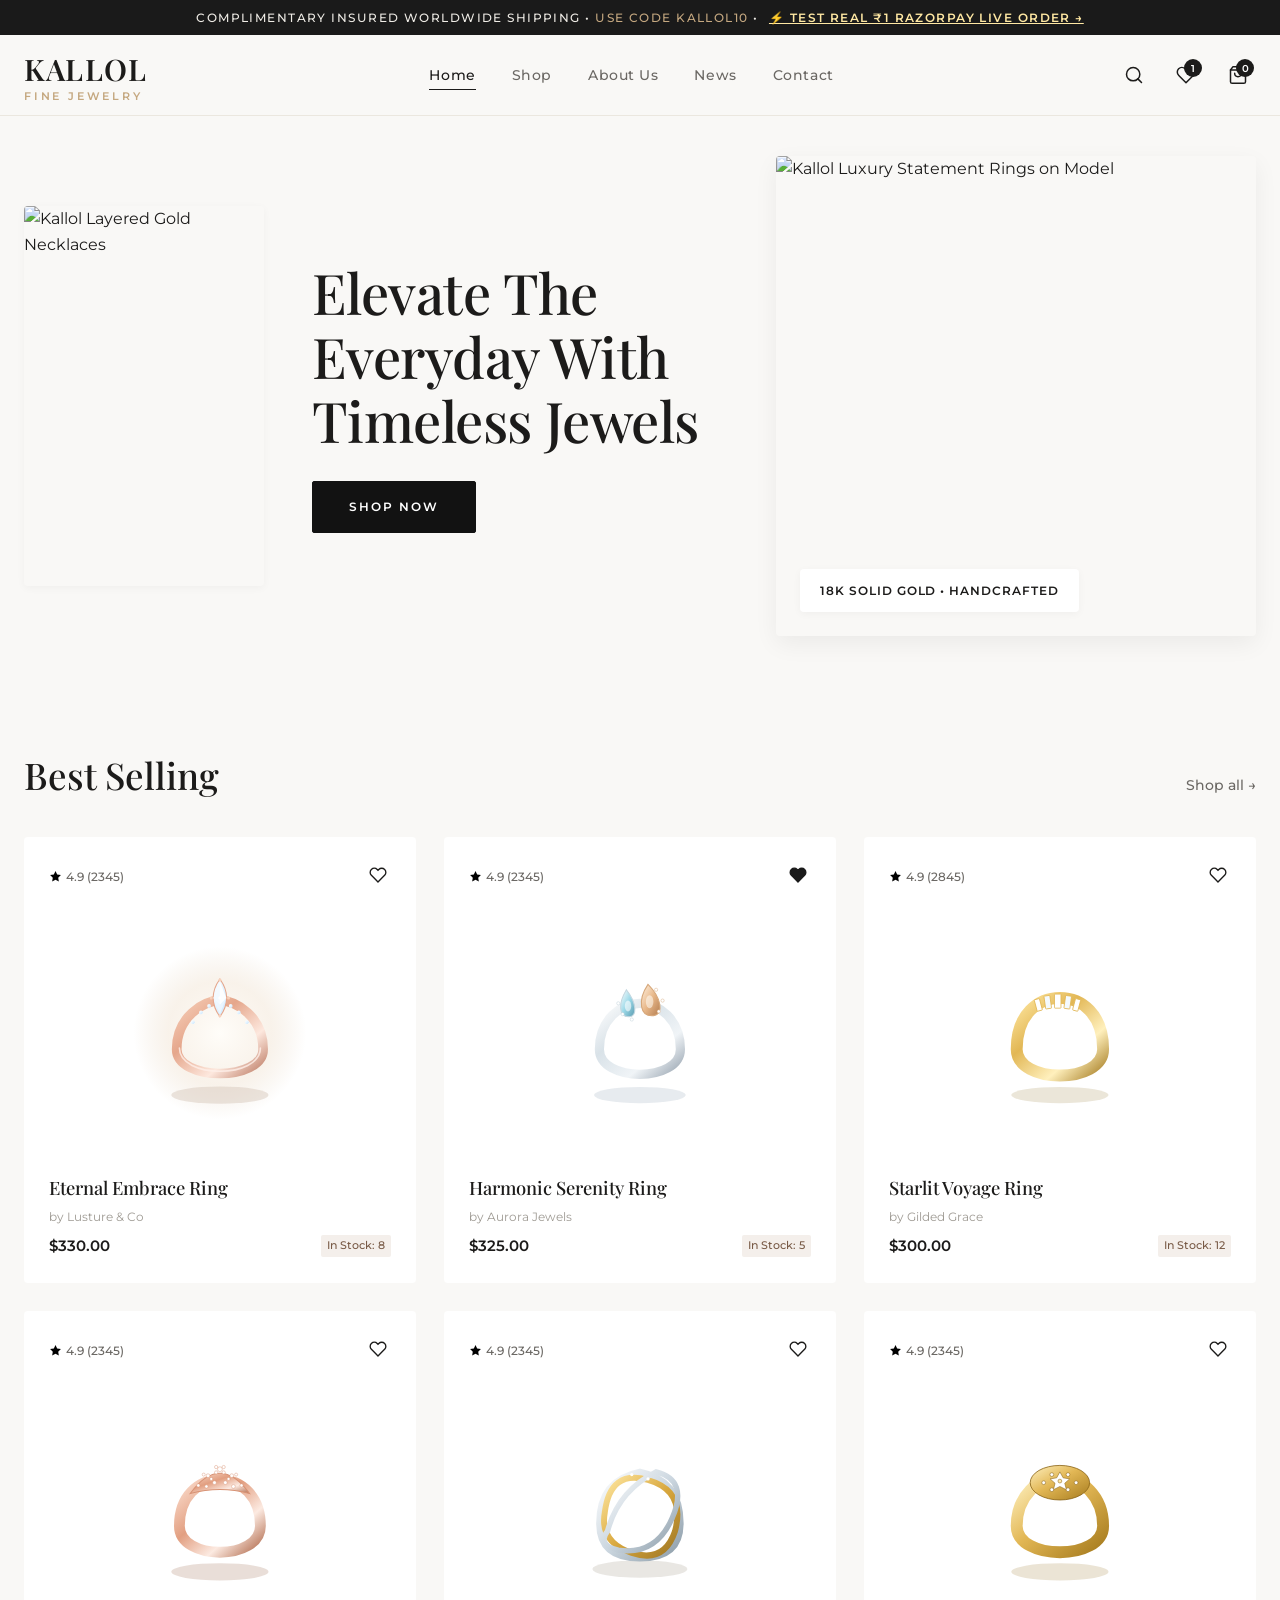
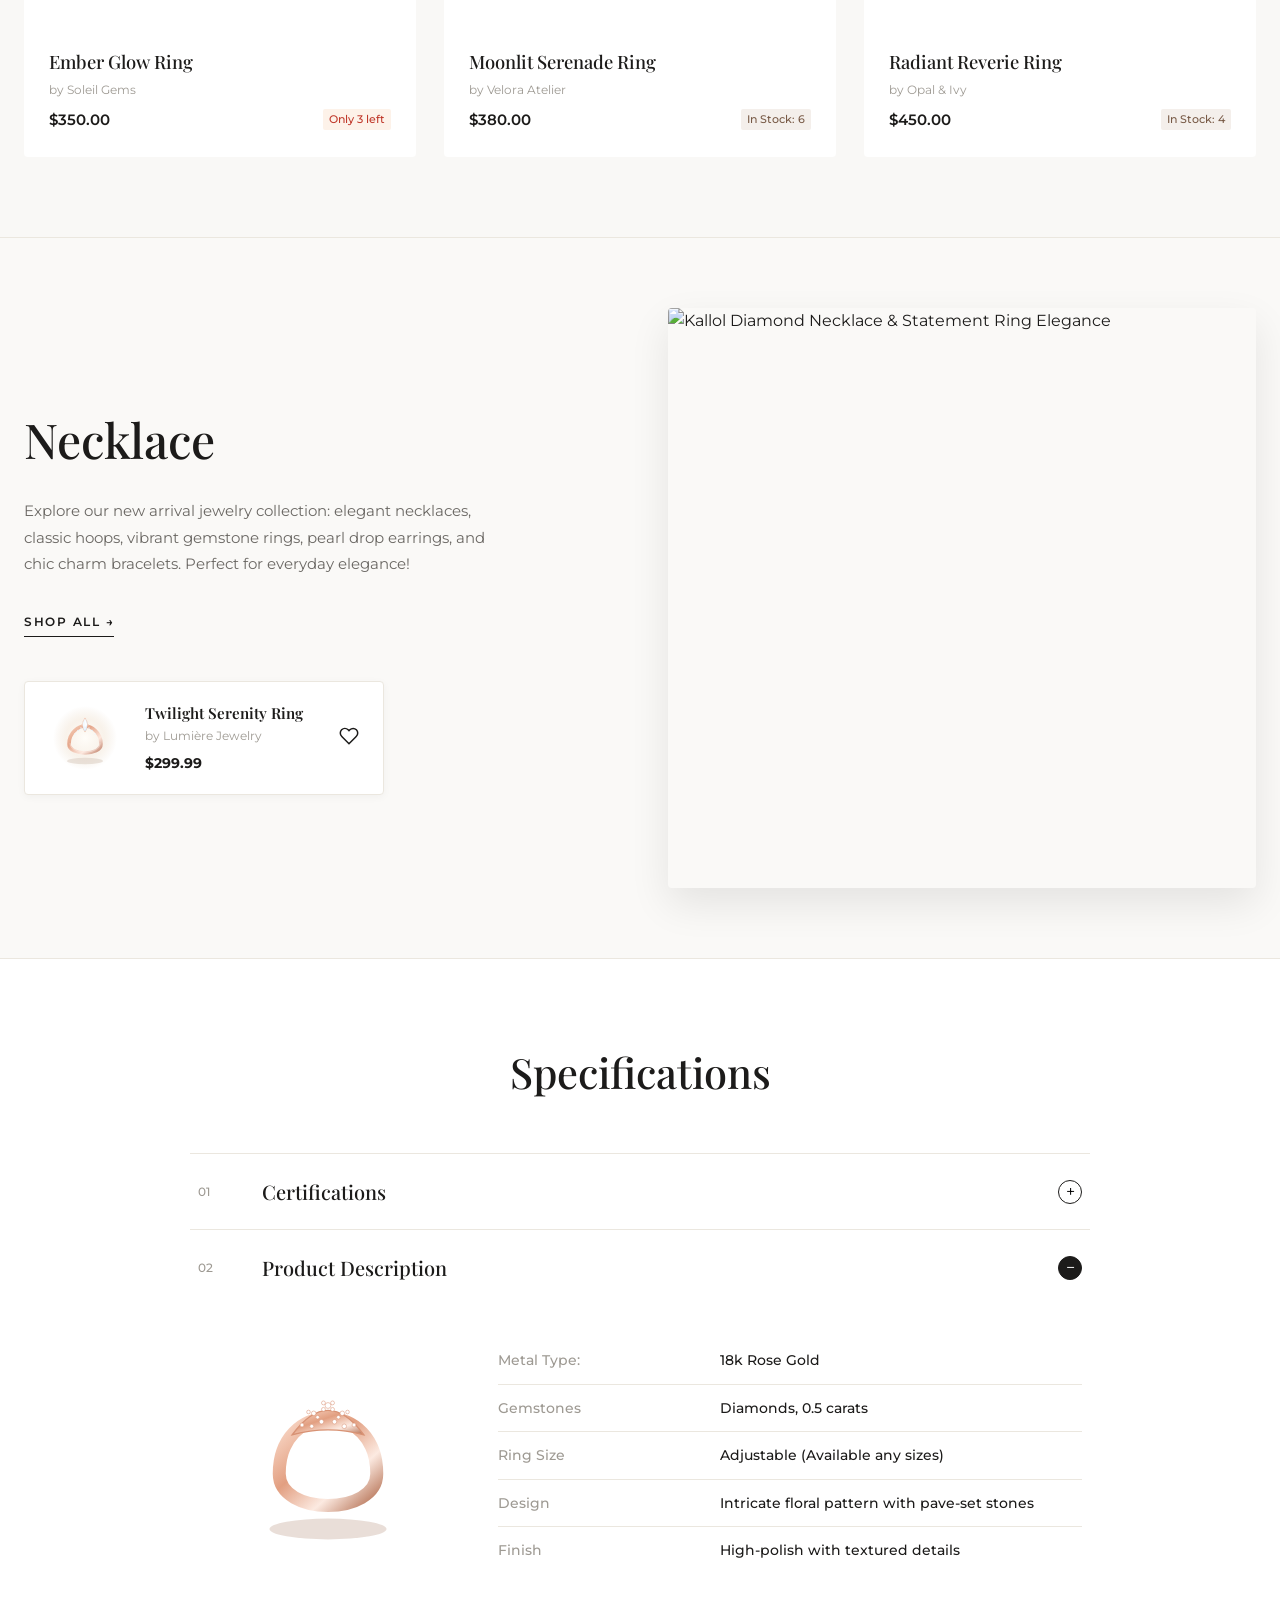
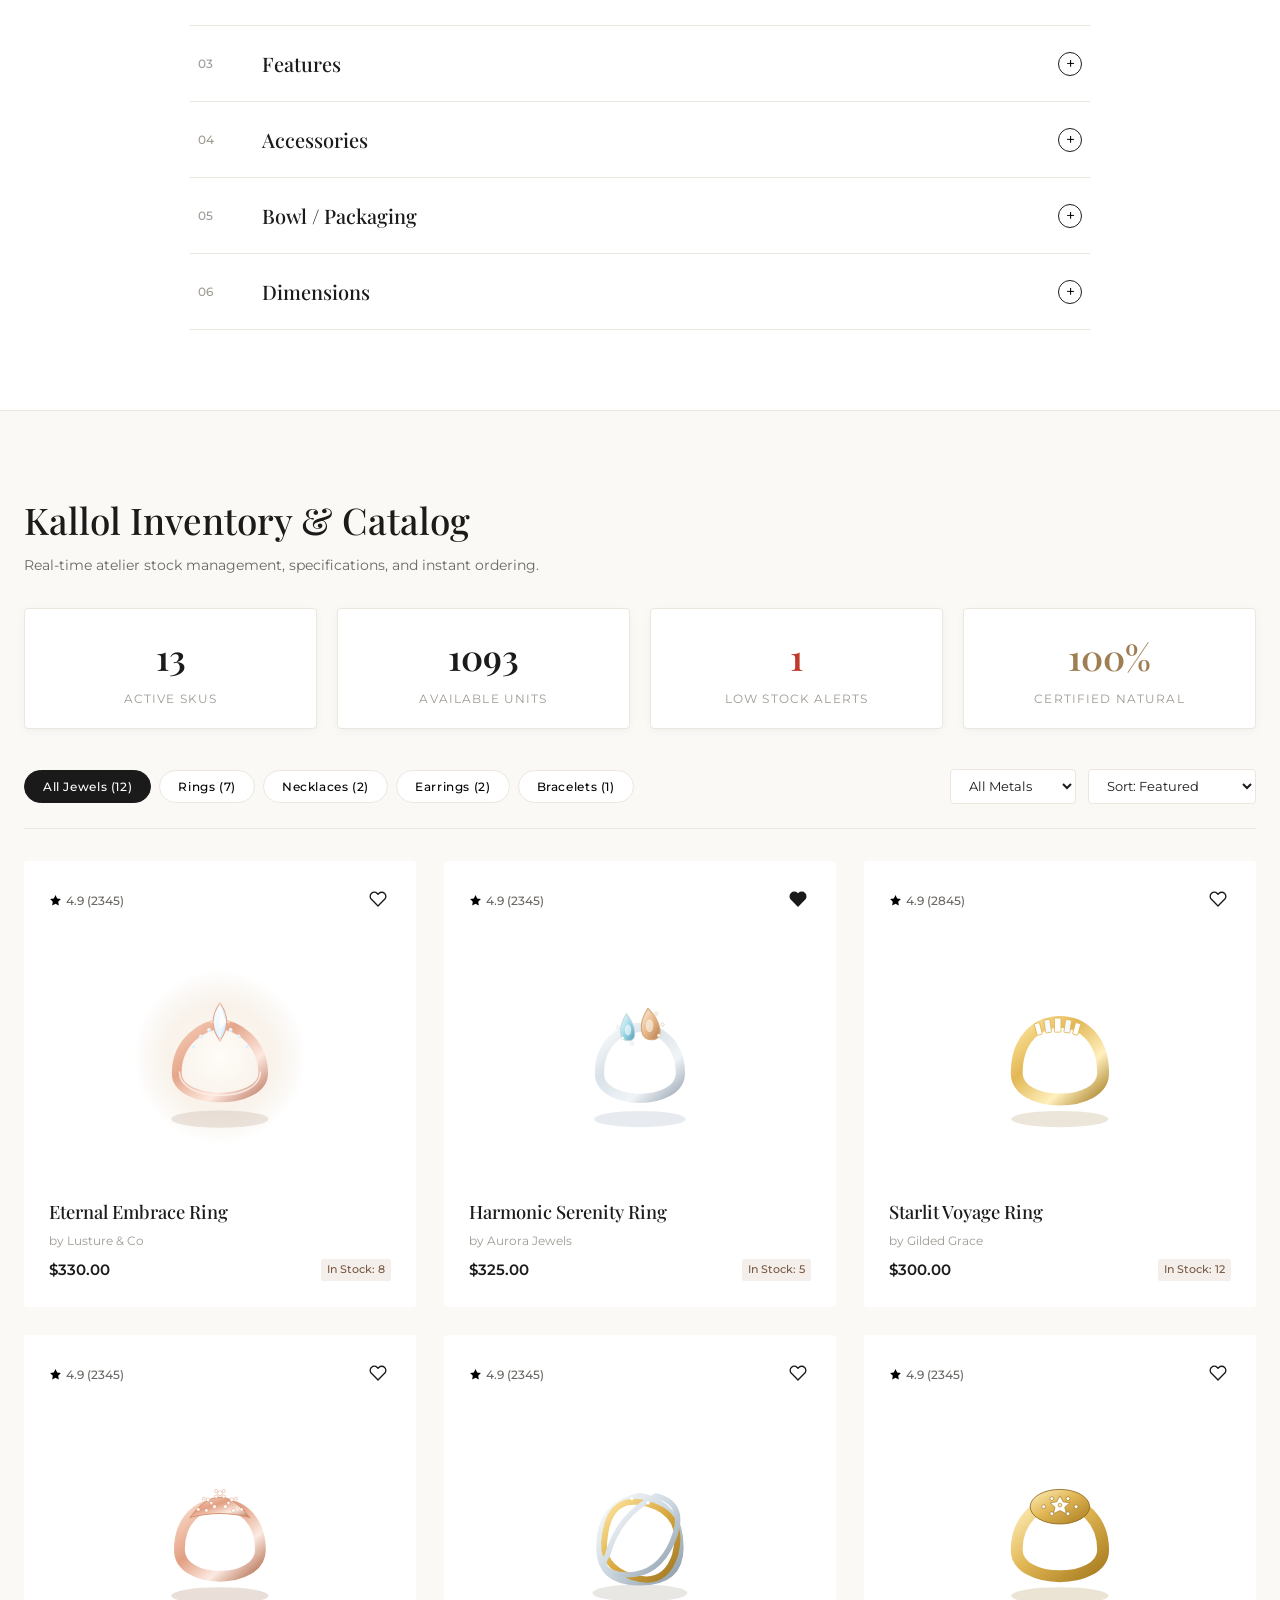
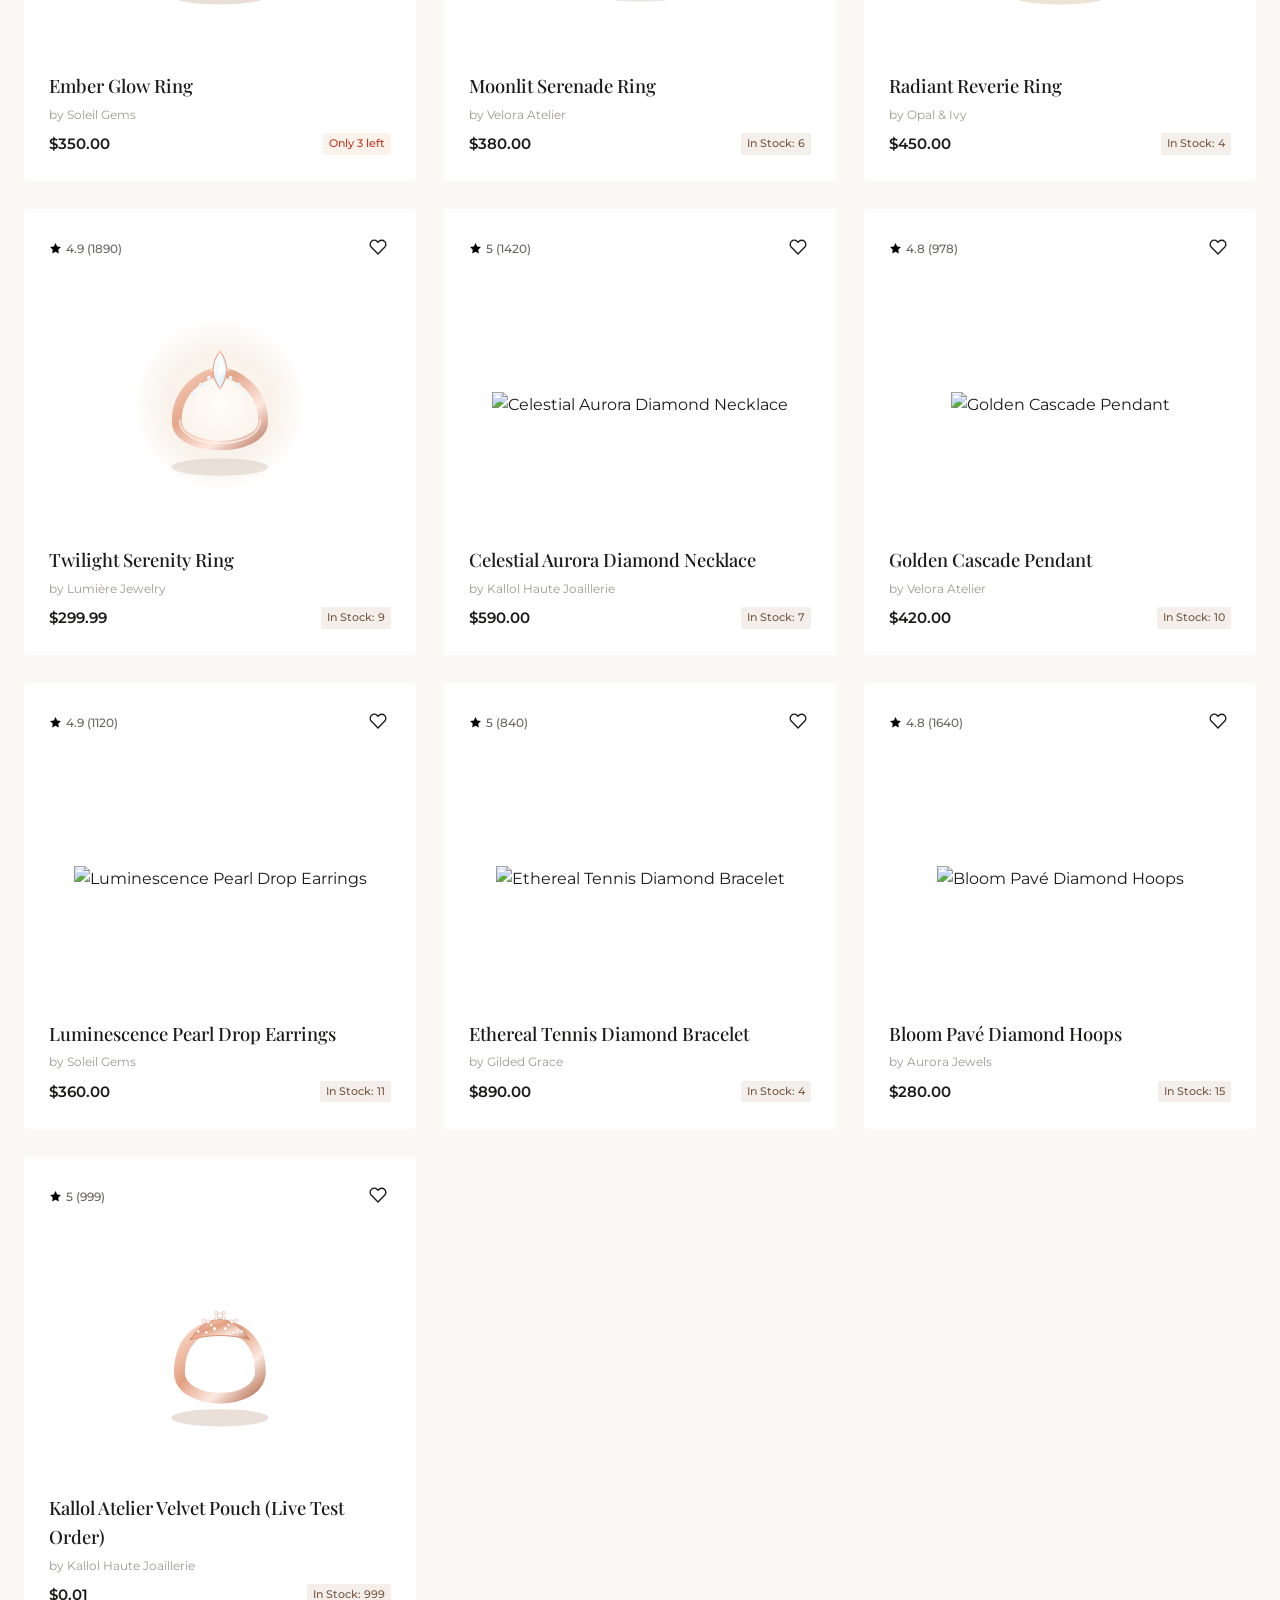
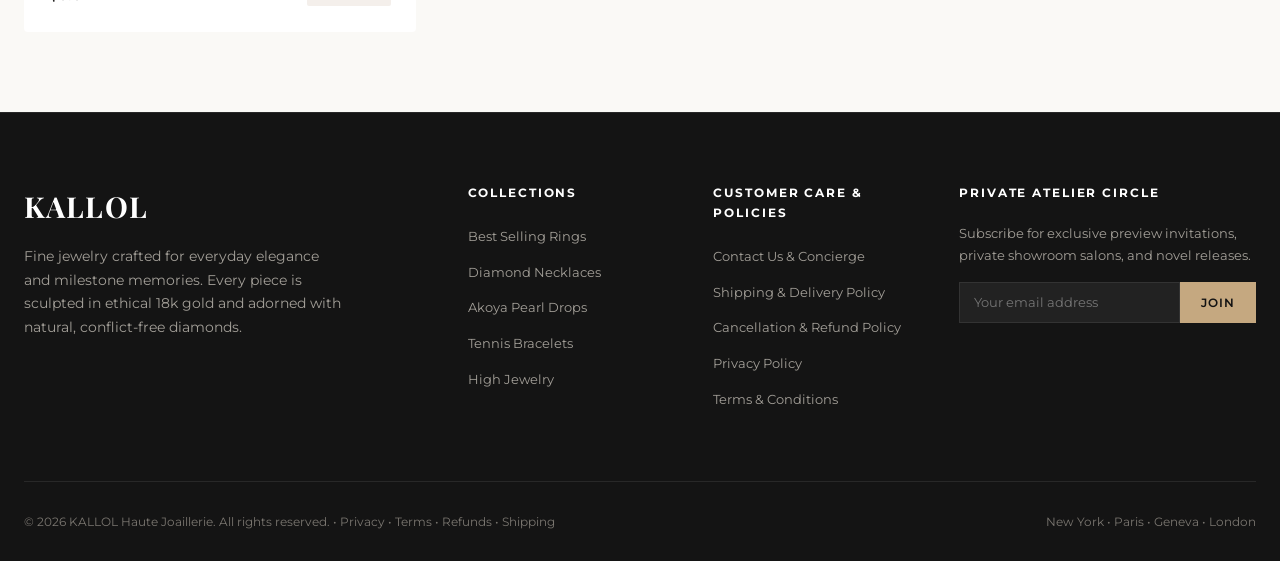
==== commit 575881e4: "Add mandatory Razorpay compliance policy pages (Privacy, Terms, Refund, Shipping)" ====
--- a/index.html
+++ b/index.html
@@ -583,13 +583,13 @@
         </div>
 
         <div class="footer-col">
-          <h4>Customer Care</h4>
+          <h4>Customer Care & Policies</h4>
           <ul>
-            <li><a href="#specifications">Certifications & Specs</a></li>
-            <li><a href="#contact">Complimentary Resizing</a></li>
-            <li><a href="#contact">Insured Global Shipping</a></li>
-            <li><a href="#contact">Lifetime Warranty</a></li>
-            <li><a href="#contact">Atelier Appointments</a></li>
+            <li><a href="contact.html">Contact Us & Concierge</a></li>
+            <li><a href="shipping-policy.html">Shipping & Delivery Policy</a></li>
+            <li><a href="refund-policy.html">Cancellation & Refund Policy</a></li>
+            <li><a href="privacy-policy.html">Privacy Policy</a></li>
+            <li><a href="terms-and-conditions.html">Terms & Conditions</a></li>
           </ul>
         </div>
 
@@ -604,7 +604,7 @@
       </div>
 
       <div class="footer-bottom">
-        <div>&copy; 2026 KALLOL Haute Joaillerie. All rights reserved.</div>
+        <div>&copy; 2026 KALLOL Haute Joaillerie. All rights reserved. &bull; <a href="privacy-policy.html">Privacy</a> &bull; <a href="terms-and-conditions.html">Terms</a> &bull; <a href="refund-policy.html">Refunds</a> &bull; <a href="shipping-policy.html">Shipping</a></div>
         <div>New York &bull; Paris &bull; Geneva &bull; London</div>
       </div>
     </div>
